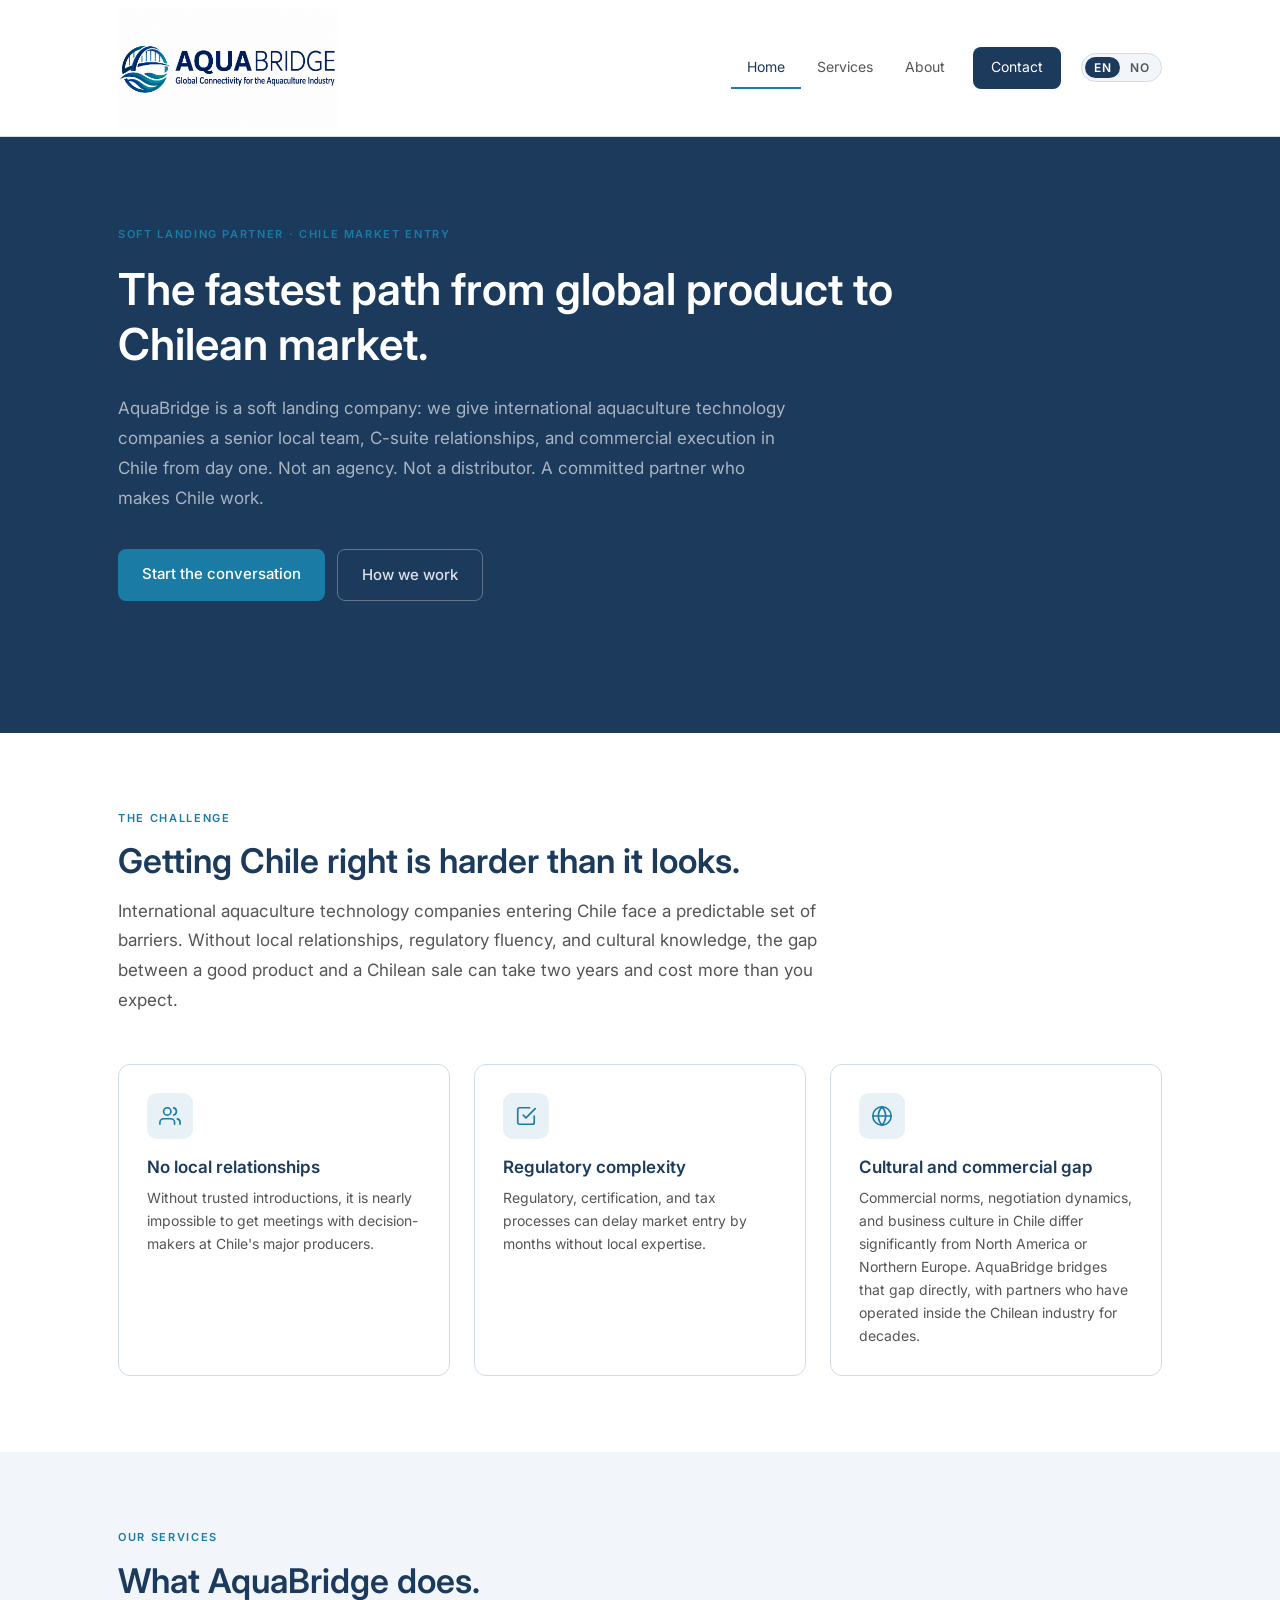
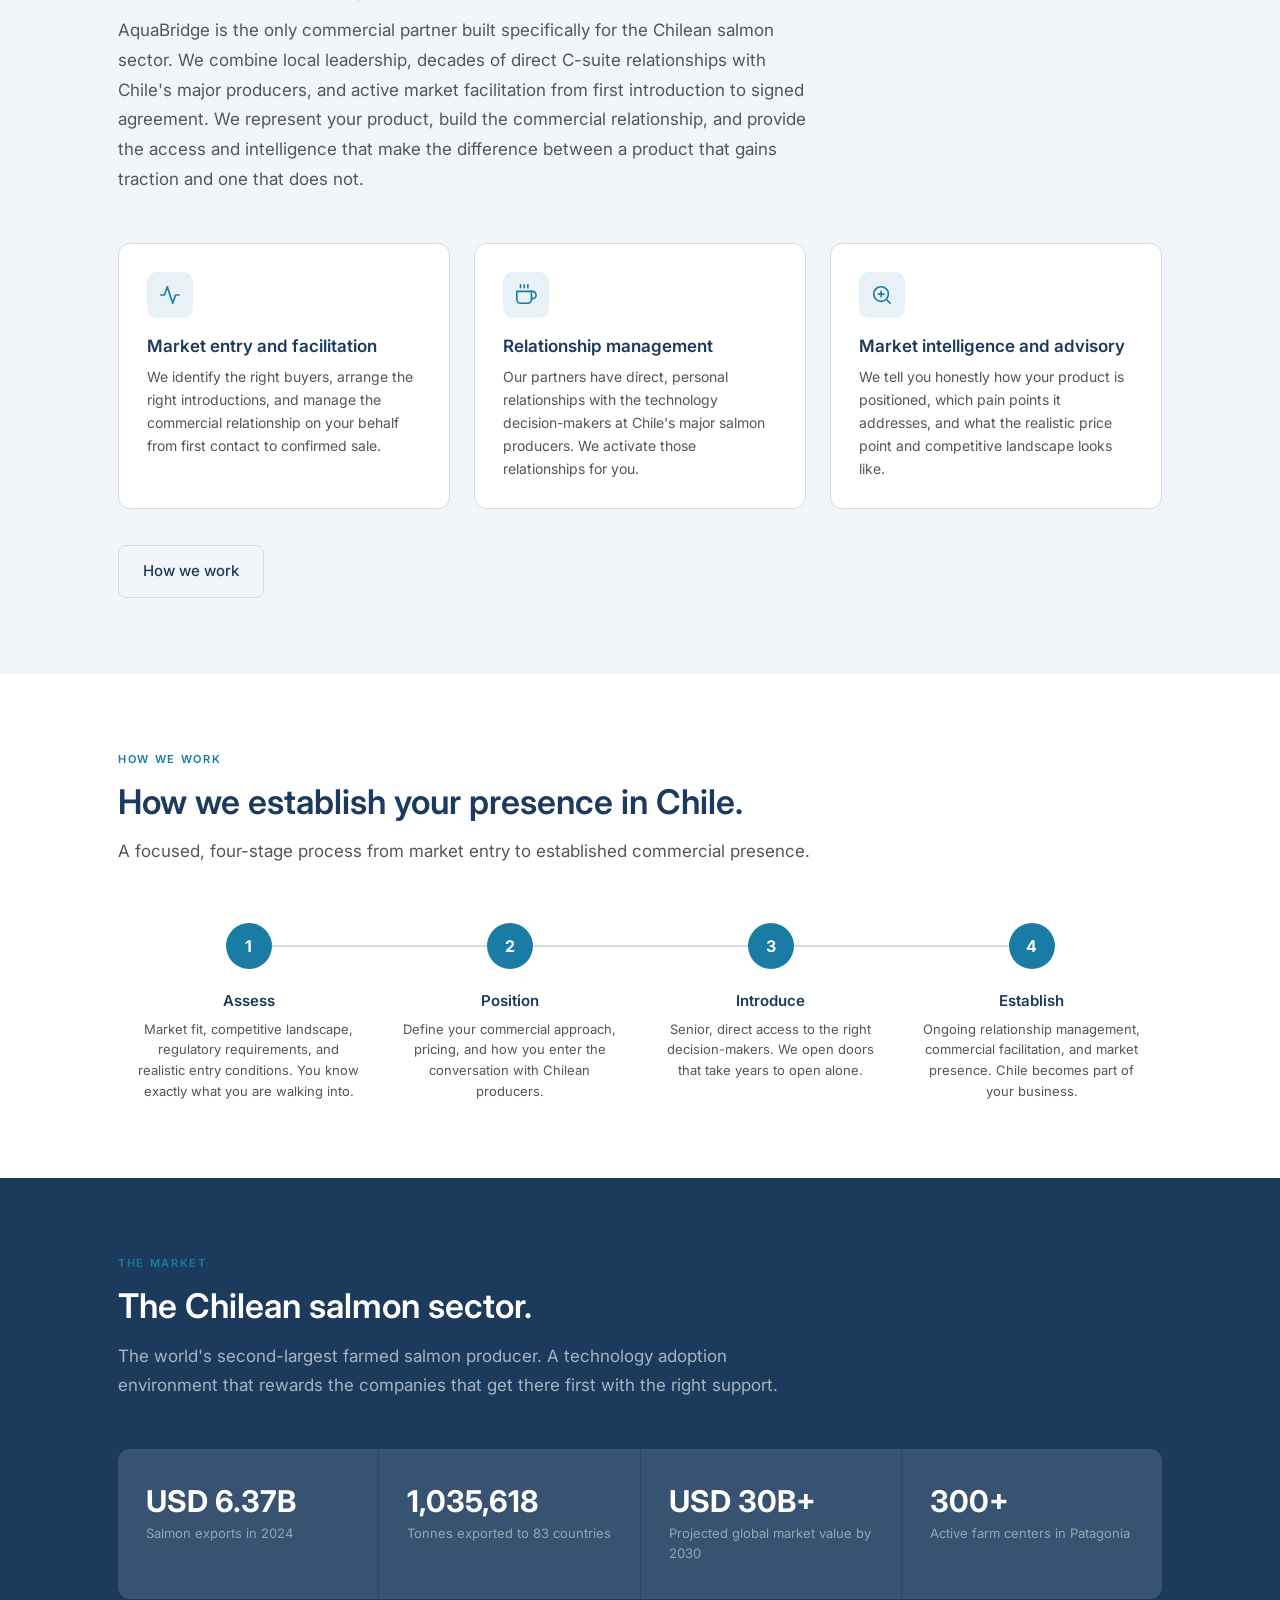
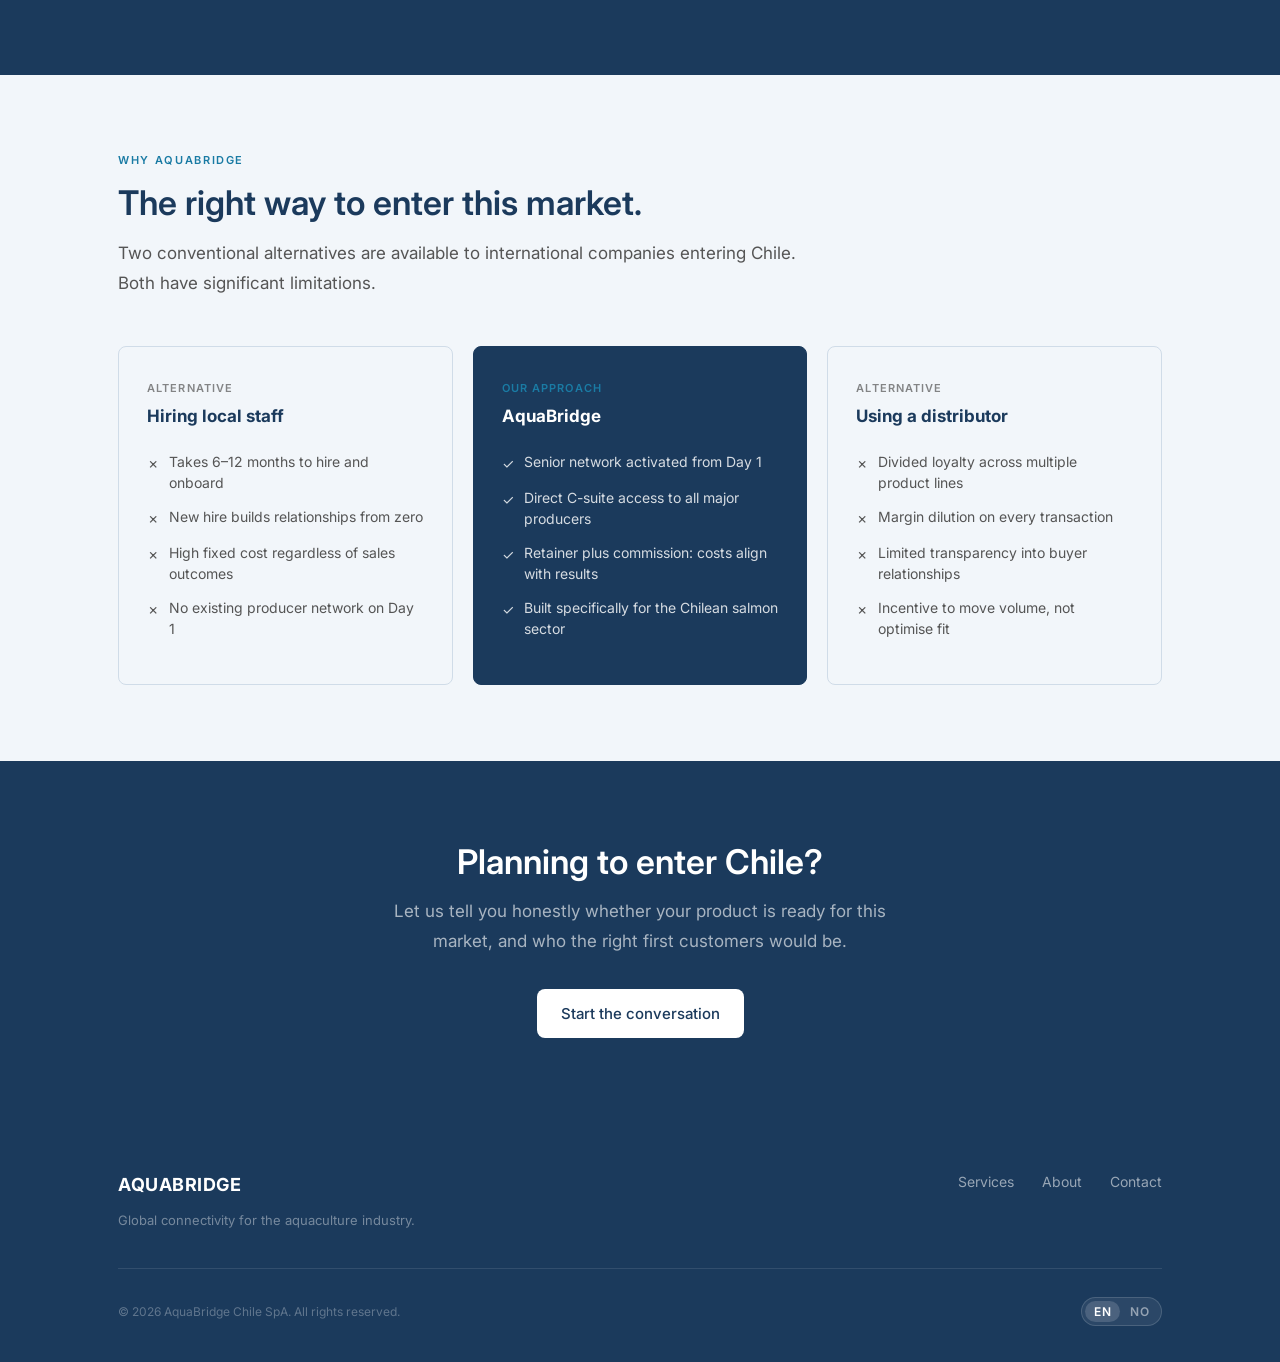
==== index.html @ 9f436a80 "Initial commit: AquaBridge website v1" ====
<!DOCTYPE html>
<html lang="en">
<head>
  <meta charset="UTF-8">
  <meta name="viewport" content="width=device-width, initial-scale=1.0">
  <meta name="description" content="AquaBridge Chile SpA — Market entry partner for international aquaculture technology companies entering Chile's salmon sector.">
  <title>AquaBridge — Chile Market Entry for Aquaculture Technology</title>
  <link rel="preconnect" href="https://fonts.googleapis.com">
  <link rel="preconnect" href="https://fonts.gstatic.com" crossorigin>
  <link href="https://fonts.googleapis.com/css2?family=Inter:wght@400;500;600;700&display=swap" rel="stylesheet">
  <link rel="stylesheet" href="css/style.css">
</head>
<body>
  <nav class="nav" role="navigation" aria-label="Main navigation">
    <div class="container">
      <div class="nav-inner">
        <a href="index.html" class="nav-logo">
          <img src="images/logo.png" alt="AquaBridge" onerror="this.style.display='none'">
          <span class="nav-logo-text">AQUABRIDGE</span>
        </a>
        <div class="nav-links">
          <a href="index.html" data-i18n="nav_home">Home</a>
          <a href="services.html" data-i18n="nav_services">Services</a>
          <a href="about.html" data-i18n="nav_about">About</a>
          <a href="contact.html" class="nav-cta" data-i18n="nav_contact">Contact</a>
          <div class="lang-toggle desktop">
            <button class="lang-btn active" data-lang="en">EN</button>
            <button class="lang-btn" data-lang="no">NO</button>
          </div>
        </div>
        <button class="nav-hamburger" aria-label="Open menu" aria-expanded="false">
          <span></span><span></span><span></span>
        </button>
      </div>
      <div class="nav-mobile">
        <a href="index.html" data-i18n="nav_home">Home</a>
        <a href="services.html" data-i18n="nav_services">Services</a>
        <a href="about.html" data-i18n="nav_about">About</a>
        <a href="contact.html" data-i18n="nav_contact">Contact</a>
        <div class="lang-toggle">
          <button class="lang-btn active" data-lang="en">EN</button>
          <button class="lang-btn" data-lang="no">NO</button>
        </div>
      </div>
    </div>
  </nav>

  <!-- HERO -->
  <div class="hero-dark" role="banner">
    <div class="container">
      <p class="hero-pre" data-i18n="home_pre">Aquaculture Technology · Chile Market Entry</p>
      <h1 data-i18n="home_h1">The fastest path from global product to Chilean market.</h1>
      <p class="hero-sub" data-i18n="home_sub">Senior local leadership, C-suite relationships, and commercial execution from day one. Not an agency. Not a distributor. A committed partner.</p>
      <div class="hero-btns">
        <a href="contact.html" class="btn btn-primary" data-i18n="home_cta1">Start the conversation</a>
        <a href="services.html" class="btn btn-ghost" data-i18n="home_cta2">How we work</a>
      </div>
      
    </div>
  </div>

  <!-- PROBLEM -->
  <section class="sec-white" aria-labelledby="prob-heading">
    <div class="container">
      <p class="sec-label" data-i18n="prob_label">The challenge</p>
      <h2 class="sec-h2" id="prob-heading" data-i18n="prob_h2">Getting Chile right is harder than it looks.</h2>
      <p class="sec-sub wide" data-i18n="prob_sub">International aquaculture technology companies entering Chile face a predictable set of barriers. Without local relationships, regulatory fluency, and cultural knowledge, the gap between a good product and a Chilean sale can take two years and cost more than you expect.</p>
      <div class="cards-3">
        <div class="card">
          <div class="card-icon" aria-hidden="true">
            <svg viewBox="0 0 24 24"><path d="M17 21v-2a4 4 0 0 0-4-4H5a4 4 0 0 0-4 4v2"/><circle cx="9" cy="7" r="4"/><path d="M23 21v-2a4 4 0 0 0-3-3.87"/><path d="M16 3.13a4 4 0 0 1 0 7.75"/></svg>
          </div>
          <h3 data-i18n="prob_c1_h">No local relationships</h3>
          <p data-i18n="prob_c1_p">Without trusted introductions, it is nearly impossible to get meetings with decision-makers at Chile's major producers.</p>
        </div>
        <div class="card">
          <div class="card-icon" aria-hidden="true">
            <svg viewBox="0 0 24 24"><path d="M9 11l3 3L22 4"/><path d="M21 12v7a2 2 0 0 1-2 2H5a2 2 0 0 1-2-2V5a2 2 0 0 1 2-2h11"/></svg>
          </div>
          <h3 data-i18n="prob_c2_h">Regulatory complexity</h3>
          <p data-i18n="prob_c2_p">Regulatory, certification, and tax processes can delay market entry by months without local expertise.</p>
        </div>
        <div class="card">
          <div class="card-icon" aria-hidden="true">
            <svg viewBox="0 0 24 24"><circle cx="12" cy="12" r="10"/><line x1="2" y1="12" x2="22" y2="12"/><path d="M12 2a15.3 15.3 0 0 1 4 10 15.3 15.3 0 0 1-4 10 15.3 15.3 0 0 1-4-10 15.3 15.3 0 0 1 4-10z"/></svg>
          </div>
          <h3 data-i18n="prob_c3_h">Cultural and commercial gap</h3>
          <p data-i18n="prob_c3_p">Commercial norms and negotiation dynamics in Chile differ significantly from North America or Northern Europe.</p>
        </div>
      </div>
    </div>
  </section>

  <!-- WHAT WE DO -->
  <section class="sec-gray" aria-labelledby="wwd-heading">
    <div class="container">
      <p class="sec-label" data-i18n="wwd_label">Our services</p>
      <h2 class="sec-h2" id="wwd-heading" data-i18n="wwd_h2">What AquaBridge does.</h2>
      <p class="sec-sub" data-i18n="wwd_sub">AquaBridge provides what the conventional approaches cannot: a dedicated commercial partner that combines local leadership, decades of C suite relationships, and active market facilitation from first introduction to signed agreement. We represent your product, build the commercial relationship, and provide the access and intelligence that make the difference between a product that gains traction and one that does not.</p>
      <div class="cards-3">
        <div class="card card-on-gray">
          <div class="card-icon" aria-hidden="true">
            <svg viewBox="0 0 24 24"><polyline points="22 12 18 12 15 21 9 3 6 12 2 12"/></svg>
          </div>
          <h3 data-i18n="wwd_c1_h">Market entry and facilitation</h3>
          <p data-i18n="wwd_c1_p">We identify the right buyers, arrange the right introductions, and manage the commercial relationship on your behalf from first contact to confirmed sale.</p>
        </div>
        <div class="card card-on-gray">
          <div class="card-icon" aria-hidden="true">
            <svg viewBox="0 0 24 24"><path d="M18 8h1a4 4 0 0 1 0 8h-1"/><path d="M2 8h16v9a4 4 0 0 1-4 4H6a4 4 0 0 1-4-4V8z"/><line x1="6" y1="1" x2="6" y2="4"/><line x1="10" y1="1" x2="10" y2="4"/><line x1="14" y1="1" x2="14" y2="4"/></svg>
          </div>
          <h3 data-i18n="wwd_c2_h">Relationship management</h3>
          <p data-i18n="wwd_c2_p">Our partners have direct, personal relationships with the technology decision-makers at Chile's major salmon producers. We activate those relationships for you.</p>
        </div>
        <div class="card card-on-gray">
          <div class="card-icon" aria-hidden="true">
            <svg viewBox="0 0 24 24"><circle cx="11" cy="11" r="8"/><line x1="21" y1="21" x2="16.65" y2="16.65"/><line x1="11" y1="8" x2="11" y2="14"/><line x1="8" y1="11" x2="14" y2="11"/></svg>
          </div>
          <h3 data-i18n="wwd_c3_h">Market intelligence and advisory</h3>
          <p data-i18n="wwd_c3_p">We tell you honestly how your product is positioned, which pain points it addresses, and what the realistic price point and competitive landscape looks like.</p>
        </div>
      </div>
      <p style="margin-top:36px;">
        <a href="services.html" class="btn btn-secondary" data-i18n="home_cta2">How we work</a>
      </p>
    </div>
  </section>

  <!-- HOW WE WORK -->
  <section class="sec-white" aria-labelledby="howwe-heading">
    <div class="container">
      <p class="sec-label" data-i18n="howwe_label">How we work</p>
      <h2 class="sec-h2" id="howwe-heading" data-i18n="howwe_h2">Five steps from first call to first sale.</h2>
      <p class="sec-sub" data-i18n="howwe_sub">AquaBridge runs a structured commercial process built around the realities of the Chilean salmon market.</p>
      <div class="steps-wrap">
        <div class="steps-4">
          <div class="step">
            <div class="step-num">1</div>
            <h3 class="step-h" data-i18n="step1_h">Assess</h3>
            <p class="step-p" data-i18n="step1_p">Market fit, competitive landscape, regulatory requirements, and realistic entry conditions. You know exactly what you are walking into.</p>
          </div>
          <div class="step">
            <div class="step-num">2</div>
            <h3 class="step-h" data-i18n="step2_h">Position</h3>
            <p class="step-p" data-i18n="step2_p">Define your commercial approach, pricing, and how you enter the conversation with Chilean producers.</p>
          </div>
          <div class="step">
            <div class="step-num">3</div>
            <h3 class="step-h" data-i18n="step3_h">Introduce</h3>
            <p class="step-p" data-i18n="step3_p">Senior, direct access to the right decision-makers. We open doors that take years to open alone.</p>
          </div>
          <div class="step">
            <div class="step-num">4</div>
            <h3 class="step-h" data-i18n="step4_h">Establish</h3>
            <p class="step-p" data-i18n="step4_p">Ongoing relationship management, commercial facilitation, and market presence. Chile becomes part of your business.</p>
          </div>
        </div>
      </div>
    </div>
  </section>

  <!-- MARKET STATS -->
  <section class="sec-navy" aria-labelledby="mkt-heading">
    <div class="container">
      <p class="sec-label" data-i18n="mkt_label">The market</p>
      <h2 class="sec-h2 navy-h2" id="mkt-heading" data-i18n="mkt_h2">The Chilean salmon sector.</h2>
      <p class="sec-sub light-narrow" data-i18n="mkt_sub">The world's second-largest farmed salmon producer. A technology adoption environment that rewards the companies that get there first with the right support.</p>
      <div class="stats-4" role="list">
        <div class="stat-block" role="listitem"><div class="num" data-i18n="mkt_s1_n">USD 6.37B</div><div class="lbl" data-i18n="mkt_s1_l">Salmon exports in 2024</div></div>
        <div class="stat-block" role="listitem"><div class="num" data-i18n="mkt_s2_n">1,035,618</div><div class="lbl" data-i18n="mkt_s2_l">Tonnes exported to 83 countries</div></div>
        <div class="stat-block" role="listitem"><div class="num" data-i18n="mkt_s3_n">33%</div><div class="lbl" data-i18n="mkt_s3_l">Of global farmed salmon production</div></div>
        <div class="stat-block" role="listitem"><div class="num" data-i18n="mkt_s4_n">7 major</div><div class="lbl" data-i18n="mkt_s4_l">Producer groups</div></div>
      </div>
    </div>
  </section>

  <!-- WHY AQUABRIDGE -->
  <section class="sec-gray" aria-labelledby="vs-heading">
    <div class="container">
      <p class="sec-label" data-i18n="vs_label">Why AquaBridge</p>
      <h2 class="sec-h2" id="vs-heading" data-i18n="vs_h2">The right way to enter this market.</h2>
      <p class="sec-sub" data-i18n="vs_sub">Two conventional alternatives are available to international companies entering Chile. Both have significant limitations.</p>
      <div class="vs-grid">
        <div class="vs-col">
          <p class="vs-col-head" data-i18n="vs_col1_head">Alternative</p>
          <p class="vs-col-label" data-i18n="vs_col1_label">Hiring local staff</p>
          <div class="vs-item"><span class="vs-icon">✗</span><span data-i18n="vs_col1_i1">Takes 6–12 months to hire and onboard</span></div>
          <div class="vs-item"><span class="vs-icon">✗</span><span data-i18n="vs_col1_i2">New hire builds relationships from zero</span></div>
          <div class="vs-item"><span class="vs-icon">✗</span><span data-i18n="vs_col1_i3">High fixed cost regardless of sales outcomes</span></div>
          <div class="vs-item"><span class="vs-icon">✗</span><span data-i18n="vs_col1_i4">No existing producer network on Day 1</span></div>
        </div>
        <div class="vs-col vs-us">
          <p class="vs-col-head" data-i18n="vs_col2_head">Our approach</p>
          <p class="vs-col-label" data-i18n="vs_col2_label">AquaBridge</p>
          <div class="vs-item"><span class="vs-icon">✓</span><span data-i18n="vs_col2_i1">Senior network activated from Day 1</span></div>
          <div class="vs-item"><span class="vs-icon">✓</span><span data-i18n="vs_col2_i2">Direct C-suite access to all major producers</span></div>
          <div class="vs-item"><span class="vs-icon">✓</span><span data-i18n="vs_col2_i3">Retainer plus commission: costs align with results</span></div>
          <div class="vs-item"><span class="vs-icon">✓</span><span data-i18n="vs_col2_i4">Built specifically for the Chilean salmon sector</span></div>
        </div>
        <div class="vs-col">
          <p class="vs-col-head" data-i18n="vs_col3_head">Alternative</p>
          <p class="vs-col-label" data-i18n="vs_col3_label">Using a distributor</p>
          <div class="vs-item"><span class="vs-icon">✗</span><span data-i18n="vs_col3_i1">Divided loyalty across multiple product lines</span></div>
          <div class="vs-item"><span class="vs-icon">✗</span><span data-i18n="vs_col3_i2">Margin dilution on every transaction</span></div>
          <div class="vs-item"><span class="vs-icon">✗</span><span data-i18n="vs_col3_i3">Limited transparency into buyer relationships</span></div>
          <div class="vs-item"><span class="vs-icon">✗</span><span data-i18n="vs_col3_i4">Incentive to move volume, not optimise fit</span></div>
        </div>
      </div>
    </div>
  </section>

  <!-- CTA -->
  <div class="cta-section" role="complementary">
    <div class="container">
      <h2 data-i18n="cta_h2">Planning to enter Chile?</h2>
      <p data-i18n="cta_p">Let us tell you honestly whether your product is ready for this market, and who the right first customers would be.</p>
      <a href="contact.html" class="btn btn-white" data-i18n="cta_btn">Start the conversation</a>
    </div>
  </div>

  <footer class="footer" role="contentinfo">
    <div class="container">
      <div class="footer-top">
        <div class="footer-brand">
          <div class="footer-logo">
            <img src="images/logo.png" alt="AquaBridge" onerror="this.style.display='none';this.nextElementSibling.style.display='block'">
            <span class="footer-logo-text">AQUABRIDGE</span>
          </div>
          <p class="footer-tag" data-i18n="footer_tag">Global connectivity for the aquaculture industry.</p>
        </div>
        <nav class="footer-nav" aria-label="Footer navigation">
          <a href="services.html" data-i18n="nav_services">Services</a>
          <a href="about.html" data-i18n="nav_about">About</a>
          <a href="contact.html" data-i18n="nav_contact">Contact</a>
        </nav>
      </div>
      <div class="footer-bottom">
        <p class="footer-copy" data-i18n="footer_copy">© 2026 AquaBridge Chile SpA. All rights reserved.</p>
        <div class="lang-toggle">
          <button class="lang-btn active" data-lang="en">EN</button>
          <button class="lang-btn" data-lang="no">NO</button>
        </div>
      </div>
    </div>
  </footer>

  <script src="js/main.js"></script>
</body>
</html>
---- css/style.css ----
/* ── Reset ─────────────────────────────────────────────────────────────── */
*, *::before, *::after { box-sizing: border-box; margin: 0; padding: 0; }
html { font-size: 16px; scroll-behavior: smooth; -webkit-font-smoothing: antialiased; }
img { max-width: 100%; display: block; }
a { color: inherit; text-decoration: none; }
ul, ol { list-style: none; }

/* ── Variables ─────────────────────────────────────────────────────────── */
:root {
  --navy:      #1B3A5C;
  --navy-deep: #122840;
  --teal:      #1A7BA4;
  --teal-dk:   #0F5070;
  --lgray:     #F2F6FA;
  --mgray:     #D0DCE8;
  --dgray:     #555555;
  --white:     #FFFFFF;
  --font:      'Inter', system-ui, -apple-system, 'Segoe UI', sans-serif;
  --max-w:     1100px;
  --r:         8px;
  --t:         0.2s ease;
}

/* ── Base ──────────────────────────────────────────────────────────────── */
body { font-family: var(--font); color: var(--dgray); line-height: 1.7; background: var(--white); }
h1, h2, h3, h4 { color: var(--navy); font-weight: 600; line-height: 1.25; }
h1 { font-size: clamp(28px, 4vw, 44px); }
h2 { font-size: clamp(22px, 3vw, 34px); }
h3 { font-size: 19px; }
p { font-size: 16px; line-height: 1.75; max-width: 700px; }
.profile-right p { max-width: none; }
.container { max-width: var(--max-w); margin: 0 auto; padding: 0 28px; }

/* ── Buttons ───────────────────────────────────────────────────────────── */
.btn { display: inline-block; padding: 12px 24px; border-radius: var(--r); font-size: 15px; font-weight: 500; cursor: pointer; transition: background var(--t), color var(--t), border-color var(--t); text-decoration: none; border: none; font-family: var(--font); }
.btn-primary { background: var(--teal); color: var(--white); }
.btn-primary:hover { background: var(--teal-dk); }
.btn-secondary { background: transparent; color: var(--navy); border: 1px solid var(--mgray); }
.btn-secondary:hover { background: var(--lgray); border-color: var(--teal); color: var(--navy); }
.btn-ghost { background: transparent; color: rgba(255,255,255,0.85); border: 1px solid rgba(255,255,255,0.3); }
.btn-ghost:hover { background: rgba(255,255,255,0.1); border-color: rgba(255,255,255,0.55); }
.btn-white { background: var(--white); color: var(--navy); }
.btn-white:hover { background: var(--lgray); }

/* ── Nav ───────────────────────────────────────────────────────────────── */
.nav { position: sticky; top: 0; z-index: 100; background: var(--white); border-bottom: 1px solid var(--mgray); transition: box-shadow var(--t); }
.nav.scrolled { box-shadow: 0 2px 16px rgba(0,0,0,0.07); }
.nav-inner { display: flex; align-items: center; height: 136px; gap: 0; padding: 8px 0; }
.nav-logo { display: flex; align-items: center; gap: 10px; text-decoration: none; flex-shrink: 0; margin-right: auto; }
.nav-logo img { height: 120px; width: auto; }
.nav-logo-text { display: none; }
.nav-links { display: flex; align-items: center; gap: 0; }
.nav-links a { font-size: 14px; color: var(--dgray); padding: 8px 16px; border-bottom: 2px solid transparent; transition: color var(--t), border-color var(--t); white-space: nowrap; display: block; }
.nav-links a:hover, .nav-links a.active { color: var(--navy); border-bottom-color: var(--teal); }
.nav-links a.nav-cta { background: var(--navy); color: var(--white); border-radius: var(--r); margin-left: 12px; border-bottom: 2px solid transparent; padding: 8px 18px; }
.nav-links a.nav-cta:hover { background: var(--teal); }
.lang-toggle { display: flex; align-items: center; gap: 1px; margin-left: 20px; background: var(--lgray); border-radius: 20px; padding: 3px; border: 1px solid var(--mgray); flex-shrink: 0; }
.lang-btn { background: none; border: none; cursor: pointer; font-size: 12px; font-weight: 600; color: var(--dgray); padding: 3px 9px; border-radius: 16px; transition: background var(--t), color var(--t); font-family: var(--font); letter-spacing: 0.04em; }
.lang-btn.active { background: var(--navy); color: var(--white); }
.nav-hamburger { display: none; flex-direction: column; gap: 5px; cursor: pointer; padding: 6px; background: none; border: none; margin-left: 12px; }
.nav-hamburger span { display: block; width: 22px; height: 2px; background: var(--navy); border-radius: 2px; transition: transform var(--t), opacity var(--t); }
.nav-mobile { display: none; flex-direction: column; padding: 16px 28px 20px; border-top: 1px solid var(--mgray); gap: 4px; }
.nav-mobile.open { display: flex; }
.nav-mobile a { font-size: 15px; color: var(--navy); padding: 8px 0; border-bottom: 1px solid var(--lgray); }
.nav-mobile .lang-toggle { margin: 12px 0 0; }

/* ── Hero dark ─────────────────────────────────────────────────────────── */
.hero-dark { background: var(--navy); padding: 88px 0 76px; }
.hero-pre { font-size: 11px; letter-spacing: 0.15em; text-transform: uppercase; color: var(--teal); font-weight: 600; margin-bottom: 18px; }
.hero-dark h1 { color: var(--white); max-width: 825px; margin-bottom: 22px; }
.hero-dark .hero-sub { color: rgba(255,255,255,0.62); font-size: 17px; max-width: 675px; margin-bottom: 36px; line-height: 1.75; }
.hero-btns { display: flex; gap: 12px; flex-wrap: wrap; margin-bottom: 56px; }
.hero-stats { display: flex; gap: 44px; padding-top: 44px; border-top: 1px solid rgba(255,255,255,0.11); flex-wrap: wrap; }
.stat-item .stat-n { font-size: 26px; font-weight: 700; color: var(--white); line-height: 1.1; }
.stat-item .stat-l { font-size: 12px; color: rgba(255,255,255,0.42); margin-top: 3px; line-height: 1.4; }

/* ── Hero light ────────────────────────────────────────────────────────── */
.hero-light { background: var(--lgray); padding: 68px 0 60px; border-bottom: 1px solid var(--mgray); }
.hero-light .hero-pre { font-size: 11px; letter-spacing: 0.15em; text-transform: uppercase; color: var(--teal); font-weight: 600; margin-bottom: 14px; }
.hero-light h1 { margin-bottom: 16px; max-width: 620px; }
.hero-light .hero-sub { color: var(--dgray); font-size: 17px; max-width: 580px; line-height: 1.75; }

/* ── Sections ──────────────────────────────────────────────────────────── */
section { padding: 76px 0; }
.sec-white { background: var(--white); }
.sec-gray  { background: var(--lgray); }
.sec-navy  { background: var(--navy); }
.sec-label { font-size: 11px; letter-spacing: 0.15em; text-transform: uppercase; color: var(--teal); font-weight: 600; margin-bottom: 12px; }
.sec-h2 { margin-bottom: 14px; }
.sec-sub { color: var(--dgray); font-size: 17px; max-width: 700px; margin-bottom: 48px; line-height: 1.75; }
.sec-sub.wide { max-width: 700px; }
.sec-sub.light { color: rgba(255,255,255,0.62); }
.sec-sub.light-narrow { color: rgba(255,255,255,0.62); max-width: 700px; }
.navy-h2 { color: var(--white); }

/* ── Cards grid ────────────────────────────────────────────────────────── */
.cards-3 { display: grid; grid-template-columns: repeat(auto-fit, minmax(260px, 1fr)); gap: 24px; }
.card { background: var(--white); border: 1px solid var(--mgray); border-radius: 12px; padding: 28px; }
.card-on-gray { background: var(--white); }
.card-icon { width: 46px; height: 46px; background: rgba(26,123,164,0.1); border-radius: 10px; display: flex; align-items: center; justify-content: center; margin-bottom: 18px; }
.card-icon svg { width: 22px; height: 22px; stroke: var(--teal); fill: none; stroke-width: 1.8; stroke-linecap: round; stroke-linejoin: round; }
.card h3 { color: var(--navy); font-size: 17px; margin-bottom: 8px; }
.card p { font-size: 14px; line-height: 1.65; }

/* ── Stats block (navy bg) ─────────────────────────────────────────────── */
.stats-4 { display: grid; grid-template-columns: repeat(4, 1fr); gap: 1px; background: rgba(255,255,255,0.08); border-radius: 12px; overflow: hidden; margin-top: 44px; }
.stat-block { background: rgba(255,255,255,0.05); padding: 36px 28px; }
.stat-block .num { font-size: 30px; font-weight: 700; color: var(--white); line-height: 1.1; margin-bottom: 6px; }
.stat-block .lbl { font-size: 13px; color: rgba(255,255,255,0.48); line-height: 1.5; }

/* ── Team cards ────────────────────────────────────────────────────────── */
.team-3 { display: grid; grid-template-columns: repeat(auto-fit, minmax(280px, 1fr)); gap: 28px; }
.team-card { background: var(--white); border: 1px solid var(--mgray); border-radius: 12px; padding: 32px 28px; }
.team-avatar { width: 52px; height: 52px; border-radius: 50%; background: var(--navy); color: var(--white); font-size: 17px; font-weight: 700; display: flex; align-items: center; justify-content: center; margin-bottom: 16px; letter-spacing: 0.03em; }
.team-card h3 { font-size: 18px; margin-bottom: 2px; }
.team-role { font-size: 13px; color: var(--teal); font-weight: 600; margin-bottom: 12px; letter-spacing: 0.02em; }
.team-card .bio { font-size: 14px; line-height: 1.65; margin-bottom: 14px; }
.team-details { border-top: 1px solid var(--lgray); padding-top: 12px; display: flex; flex-direction: column; gap: 6px; }
.team-detail { font-size: 13px; color: var(--dgray); display: flex; gap: 8px; line-height: 1.5; }
.team-detail::before { content: '—'; color: var(--teal); flex-shrink: 0; }
.team-link { display: inline-flex; align-items: center; gap: 6px; color: var(--teal); font-size: 15px; font-weight: 500; margin-top: 36px; transition: gap var(--t); }
.team-link:hover { gap: 10px; }

/* ── CTA section ───────────────────────────────────────────────────────── */
.cta-section { background: var(--navy); padding: 80px 0; text-align: center; }
.cta-section h2 { color: var(--white); margin-bottom: 14px; }
.cta-section p { color: rgba(255,255,255,0.62); max-width: 520px; margin: 0 auto 32px; font-size: 17px; }

/* ── Teal bar quote ────────────────────────────────────────────────────── */
.teal-bar { border-left: 3px solid var(--teal); padding: 4px 0 4px 18px; font-size: 17px; color: var(--navy); font-style: italic; line-height: 1.65; }

/* ── Tier cards (services page) ────────────────────────────────────────── */
.tier-grid { display: grid; grid-template-columns: repeat(auto-fit, minmax(320px, 1fr)); gap: 32px; margin-top: 44px; }
.tier-card { background: var(--white); border: 1px solid var(--mgray); border-radius: 14px; overflow: hidden; }
.tier-head { padding: 32px 32px 24px; background: var(--lgray); border-bottom: 1px solid var(--mgray); }
.tier-head.dark { background: var(--navy); }
.tier-badge { display: inline-block; font-size: 11px; font-weight: 700; letter-spacing: 0.1em; text-transform: uppercase; padding: 4px 12px; border-radius: 20px; margin-bottom: 14px; background: rgba(26,123,164,0.12); color: var(--teal); }
.tier-badge.white { background: rgba(255,255,255,0.15); color: rgba(255,255,255,0.85); }
.tier-head h3 { font-size: 22px; margin-bottom: 6px; }
.tier-head.dark h3 { color: var(--white); }
.tier-head .tier-sub { font-size: 15px; color: var(--dgray); }
.tier-head.dark .tier-sub { color: rgba(255,255,255,0.58); }
.tier-price { font-size: 14px; font-weight: 600; color: var(--navy); margin-top: 14px; padding-top: 14px; border-top: 1px solid var(--mgray); }
.tier-head.dark .tier-price { color: rgba(255,255,255,0.75); border-top-color: rgba(255,255,255,0.15); }
.tier-body { padding: 28px 32px; }
.tier-list { display: flex; flex-direction: column; gap: 12px; }
.tier-list li { font-size: 14px; color: var(--dgray); display: flex; gap: 10px; align-items: flex-start; line-height: 1.55; }
.tier-list li::before { content: ''; width: 18px; height: 18px; min-width: 18px; border-radius: 50%; background: rgba(26,123,164,0.12) url("data:image/svg+xml,%3Csvg width='10' height='8' viewBox='0 0 10 8' fill='none' xmlns='http://www.w3.org/2000/svg'%3E%3Cpath d='M1 4L3.5 6.5L9 1.5' stroke='%231A7BA4' stroke-width='1.6' stroke-linecap='round' stroke-linejoin='round'/%3E%3C/svg%3E") no-repeat center; margin-top: 2px; flex-shrink: 0; }
.svc-note { font-size: 13px; color: var(--dgray); line-height: 1.65; font-style: italic; margin-top: 32px; padding: 20px 24px; background: var(--lgray); border-radius: var(--r); border-left: 3px solid var(--mgray); }

/* ── What we don't do ──────────────────────────────────────────────────── */
.no-list { display: flex; flex-direction: column; gap: 0; margin-top: 24px; }
.no-list li { font-size: 14px; color: var(--dgray); display: flex; gap: 12px; align-items: flex-start; padding: 12px 0; border-bottom: 1px solid var(--lgray); line-height: 1.6; }
.no-list li::before { content: '×'; color: #bbb; font-size: 17px; line-height: 1.3; flex-shrink: 0; }
.no-note { font-size: 14px; color: var(--navy); font-weight: 500; margin-top: 20px; padding: 18px 20px; background: rgba(26,123,164,0.07); border-radius: var(--r); border-left: 3px solid var(--teal); line-height: 1.65; font-style: italic; }

/* ── About model section ───────────────────────────────────────────────── */
.two-col { display: grid; grid-template-columns: 1.1fr 1fr; gap: 64px; align-items: start; }
.two-col p { margin-bottom: 16px; }

/* ── Team full profiles ────────────────────────────────────────────────── */
.profile { display: grid; grid-template-columns: auto 1fr; gap: 32px; align-items: start; padding: 40px 0; border-top: 1px solid var(--mgray); }
.profile:last-child { border-bottom: 1px solid var(--mgray); }
.profile-left { text-align: center; min-width: 120px; }
.profile-avatar { width: 80px; height: 80px; border-radius: 50%; background: var(--navy); color: var(--white); font-size: 24px; font-weight: 700; display: flex; align-items: center; justify-content: center; margin: 0 auto 10px; }
.profile-name-mobile { display: none; }
.profile-right h3 { font-size: 22px; margin-bottom: 3px; }
.profile-right .role { font-size: 14px; color: var(--teal); font-weight: 600; margin-bottom: 16px; letter-spacing: 0.02em; }
  .profile-right p { font-size: 15px; line-height: 1.75; color: var(--dgray); margin-bottom: 0; max-width: none; }

/* ── Contact form ──────────────────────────────────────────────────────── */
.contact-layout { display: grid; grid-template-columns: 1.3fr 1fr; gap: 64px; align-items: start; }
.form-row { display: grid; grid-template-columns: 1fr 1fr; gap: 16px; }
.form-group { margin-bottom: 18px; }
.form-group label { display: block; font-size: 13px; font-weight: 600; color: var(--navy); margin-bottom: 6px; letter-spacing: 0.02em; }
.form-group input, .form-group select, .form-group textarea { width: 100%; padding: 10px 14px; border: 1px solid var(--mgray); border-radius: var(--r); font-size: 15px; color: var(--navy); background: var(--white); font-family: var(--font); transition: border-color var(--t); outline: none; appearance: none; }
.form-group input:focus, .form-group select:focus, .form-group textarea:focus { border-color: var(--teal); box-shadow: 0 0 0 3px rgba(26,123,164,0.1); }
.form-group textarea { resize: vertical; min-height: 130px; }
.form-group select { background-image: url("data:image/svg+xml,%3Csvg width='12' height='8' viewBox='0 0 12 8' xmlns='http://www.w3.org/2000/svg'%3E%3Cpath d='M1 1L6 7L11 1' stroke='%23555' stroke-width='1.5' stroke-linecap='round' fill='none'/%3E%3C/svg%3E"); background-repeat: no-repeat; background-position: right 14px center; padding-right: 38px; }
.contact-info-block { padding-top: 4px; }
.contact-info-item { padding: 16px 0; border-bottom: 1px solid var(--mgray); }
.contact-info-lbl { font-size: 11px; text-transform: uppercase; letter-spacing: 0.1em; color: var(--dgray); font-weight: 600; margin-bottom: 4px; }
.contact-info-val { font-size: 16px; font-weight: 600; color: var(--navy); }
.contact-info-note { font-size: 13px; color: var(--dgray); margin-top: 2px; }

/* ── Footer ────────────────────────────────────────────────────────────── */
.footer { background: var(--navy); padding: 52px 0 36px; }
.footer-top { display: flex; justify-content: space-between; align-items: flex-start; padding-bottom: 36px; border-bottom: 1px solid rgba(255,255,255,0.1); margin-bottom: 28px; gap: 40px; flex-wrap: wrap; }
.footer-brand {}
.footer-logo { display: flex; align-items: center; gap: 10px; margin-bottom: 8px; }
.footer-logo img { display: none; }
.footer-logo-text { display: block; font-size: 18px; font-weight: 700; color: white; letter-spacing: 0.5px; }
.footer-tag { font-size: 13px; color: rgba(255,255,255,0.4); }
.footer-nav { display: flex; gap: 28px; align-items: center; flex-wrap: wrap; }
.footer-nav a { font-size: 14px; color: rgba(255,255,255,0.55); transition: color var(--t); }
.footer-nav a:hover { color: var(--white); }
.footer-bottom { display: flex; justify-content: space-between; align-items: center; flex-wrap: wrap; gap: 12px; }
.footer-copy { font-size: 12px; color: rgba(255,255,255,0.3); }
.footer .lang-toggle { background: rgba(255,255,255,0.07); border-color: rgba(255,255,255,0.15); }
.footer .lang-btn { color: rgba(255,255,255,0.5); }
.footer .lang-btn.active { background: rgba(255,255,255,0.15); color: var(--white); }

/* ── How We Work steps ─────────────────────────────────────────────────── */
.steps-wrap { position: relative; margin-top: 56px; }
.steps-4 { display: grid; grid-template-columns: repeat(4, 1fr); gap: 0; position: relative; }
.steps-4::before { content: ''; position: absolute; top: 22px; left: calc(12.5% + 4px); right: calc(12.5% + 4px); height: 2px; background: var(--mgray); z-index: 0; }
.step { text-align: center; padding: 0 20px; position: relative; }
.step-num { width: 46px; height: 46px; border-radius: 50%; background: var(--teal); color: var(--white); font-weight: 700; font-size: 16px; display: flex; align-items: center; justify-content: center; margin: 0 auto 22px; position: relative; z-index: 1; }
.step-h { font-size: 15px; font-weight: 600; color: var(--navy); margin-bottom: 8px; line-height: 1.3; }
.step-p { font-size: 13px; color: var(--dgray); line-height: 1.6; }

/* ── Why AquaBridge comparison ─────────────────────────────────────────── */
.vs-grid { display: grid; grid-template-columns: repeat(3, 1fr); gap: 20px; margin-top: 48px; }
.vs-col { background: var(--lgray); border-radius: var(--r); padding: 32px 28px; border: 1px solid var(--mgray); }
.vs-col.vs-us { background: var(--navy); border-color: var(--navy); }
.vs-col-head { font-size: 11px; font-weight: 600; text-transform: uppercase; letter-spacing: 0.1em; color: var(--dgray); margin-bottom: 6px; opacity: 0.7; }
.vs-col.vs-us .vs-col-head { color: var(--teal); opacity: 1; }
.vs-col-label { font-size: 17px; font-weight: 700; color: var(--navy); margin-bottom: 24px; line-height: 1.3; }
.vs-col.vs-us .vs-col-label { color: var(--white); }
.vs-item { display: flex; align-items: flex-start; gap: 10px; margin-bottom: 13px; font-size: 14px; line-height: 1.5; color: var(--dgray); }
.vs-col.vs-us .vs-item { color: rgba(255,255,255,0.82); }
.vs-icon { flex-shrink: 0; margin-top: 2px; font-size: 14px; }

/* ── Responsive ────────────────────────────────────────────────────────── */
@media (max-width: 860px) {
  .stats-4 { grid-template-columns: 1fr 1fr; }
  .two-col { grid-template-columns: 1fr; gap: 40px; }
  .contact-layout { grid-template-columns: 1fr; gap: 40px; }
  .profile { grid-template-columns: 1fr; gap: 16px; }
  .profile-left { text-align: left; }
  .profile-avatar { margin: 0 0 8px; }
  .tier-grid { grid-template-columns: 1fr; max-width: 520px; }
  .steps-4 { grid-template-columns: 1fr 1fr; }
  .steps-4::before { display: none; }
  .vs-grid { grid-template-columns: 1fr; max-width: 480px; margin-left: auto; margin-right: auto; }
}
@media (max-width: 680px) {
  .nav-links { display: none; }
  .lang-toggle.desktop { display: none; }
  .nav-hamburger { display: flex; }
  section { padding: 52px 0; }
  .hero-dark { padding: 60px 0 52px; }
  .hero-stats { gap: 24px; }
  .hero-btns { flex-direction: column; }
  .hero-btns .btn { text-align: center; }
  .cards-3 { grid-template-columns: 1fr; }
  .form-row { grid-template-columns: 1fr; }
  .steps-4 { grid-template-columns: 1fr; }
}
@media (max-width: 480px) {
  h1 { font-size: 26px; }
  h2 { font-size: 22px; }
  .stats-4 { grid-template-columns: 1fr; }
}
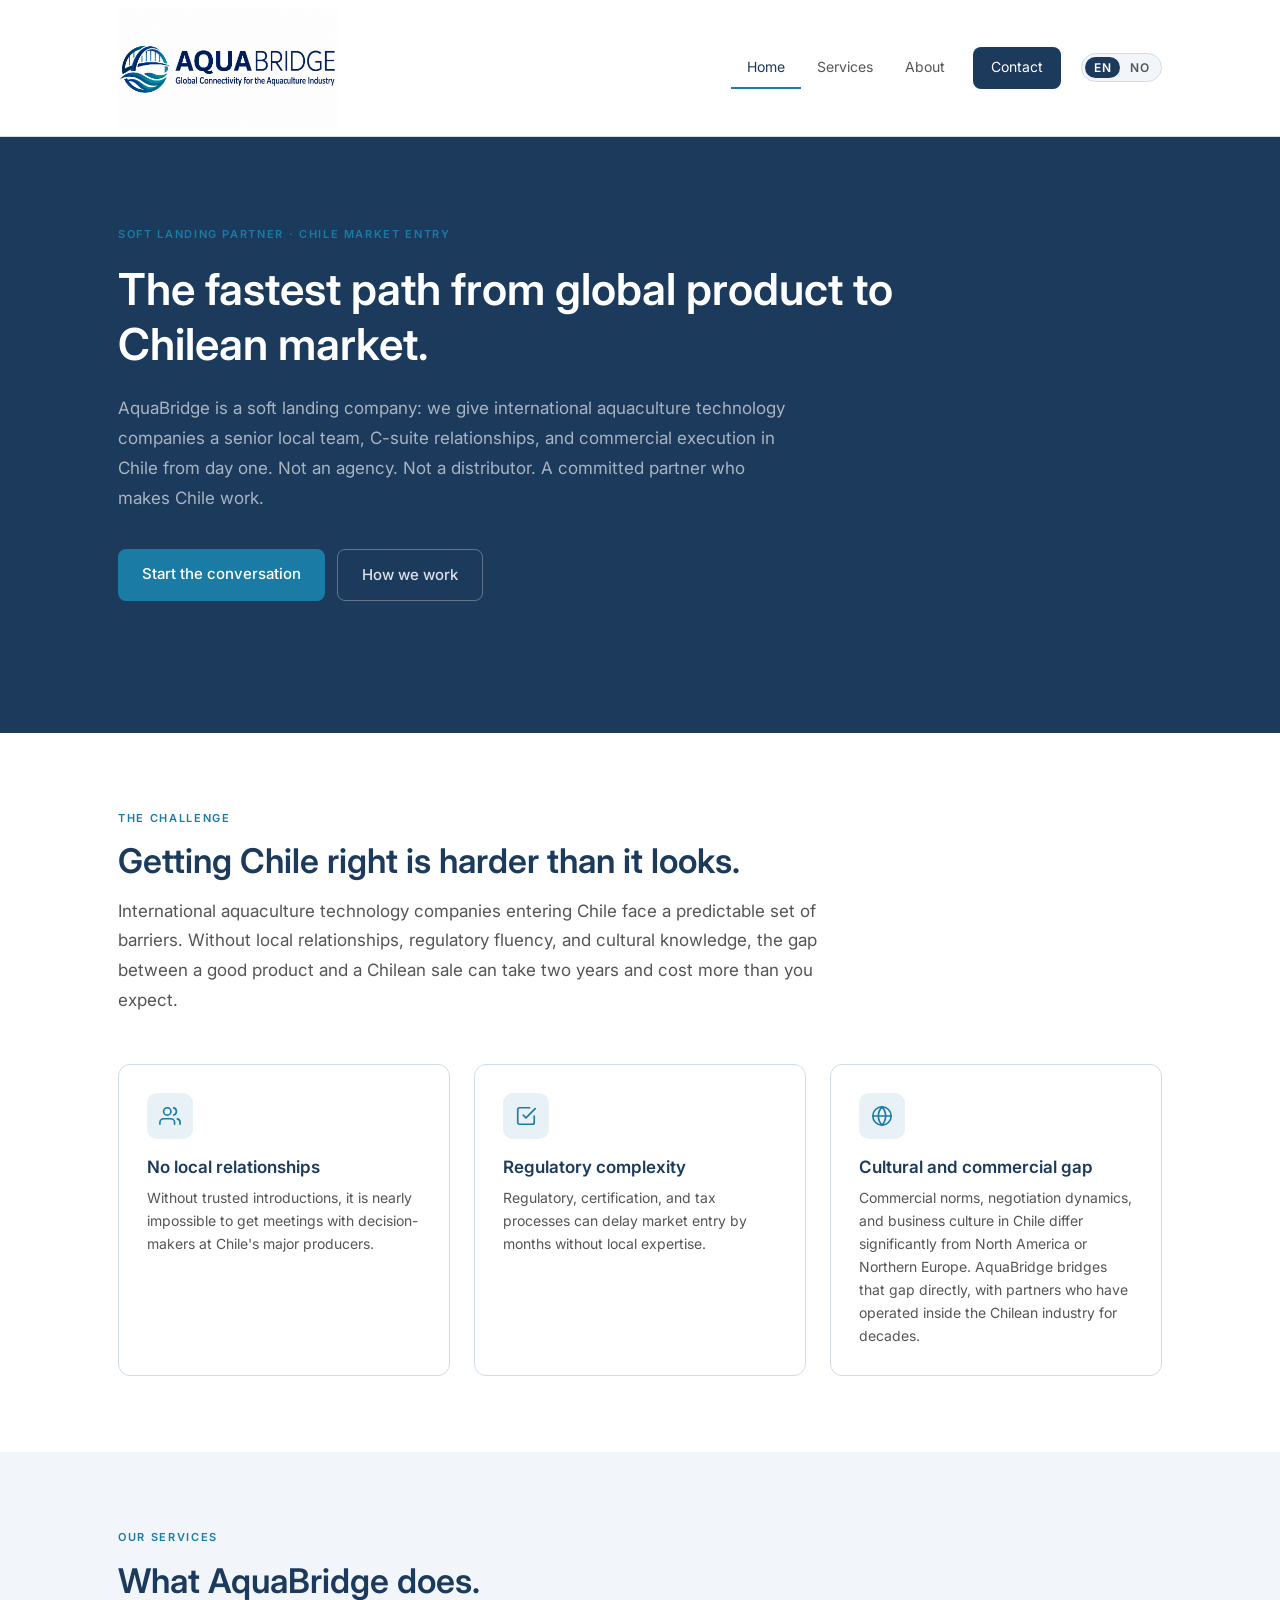
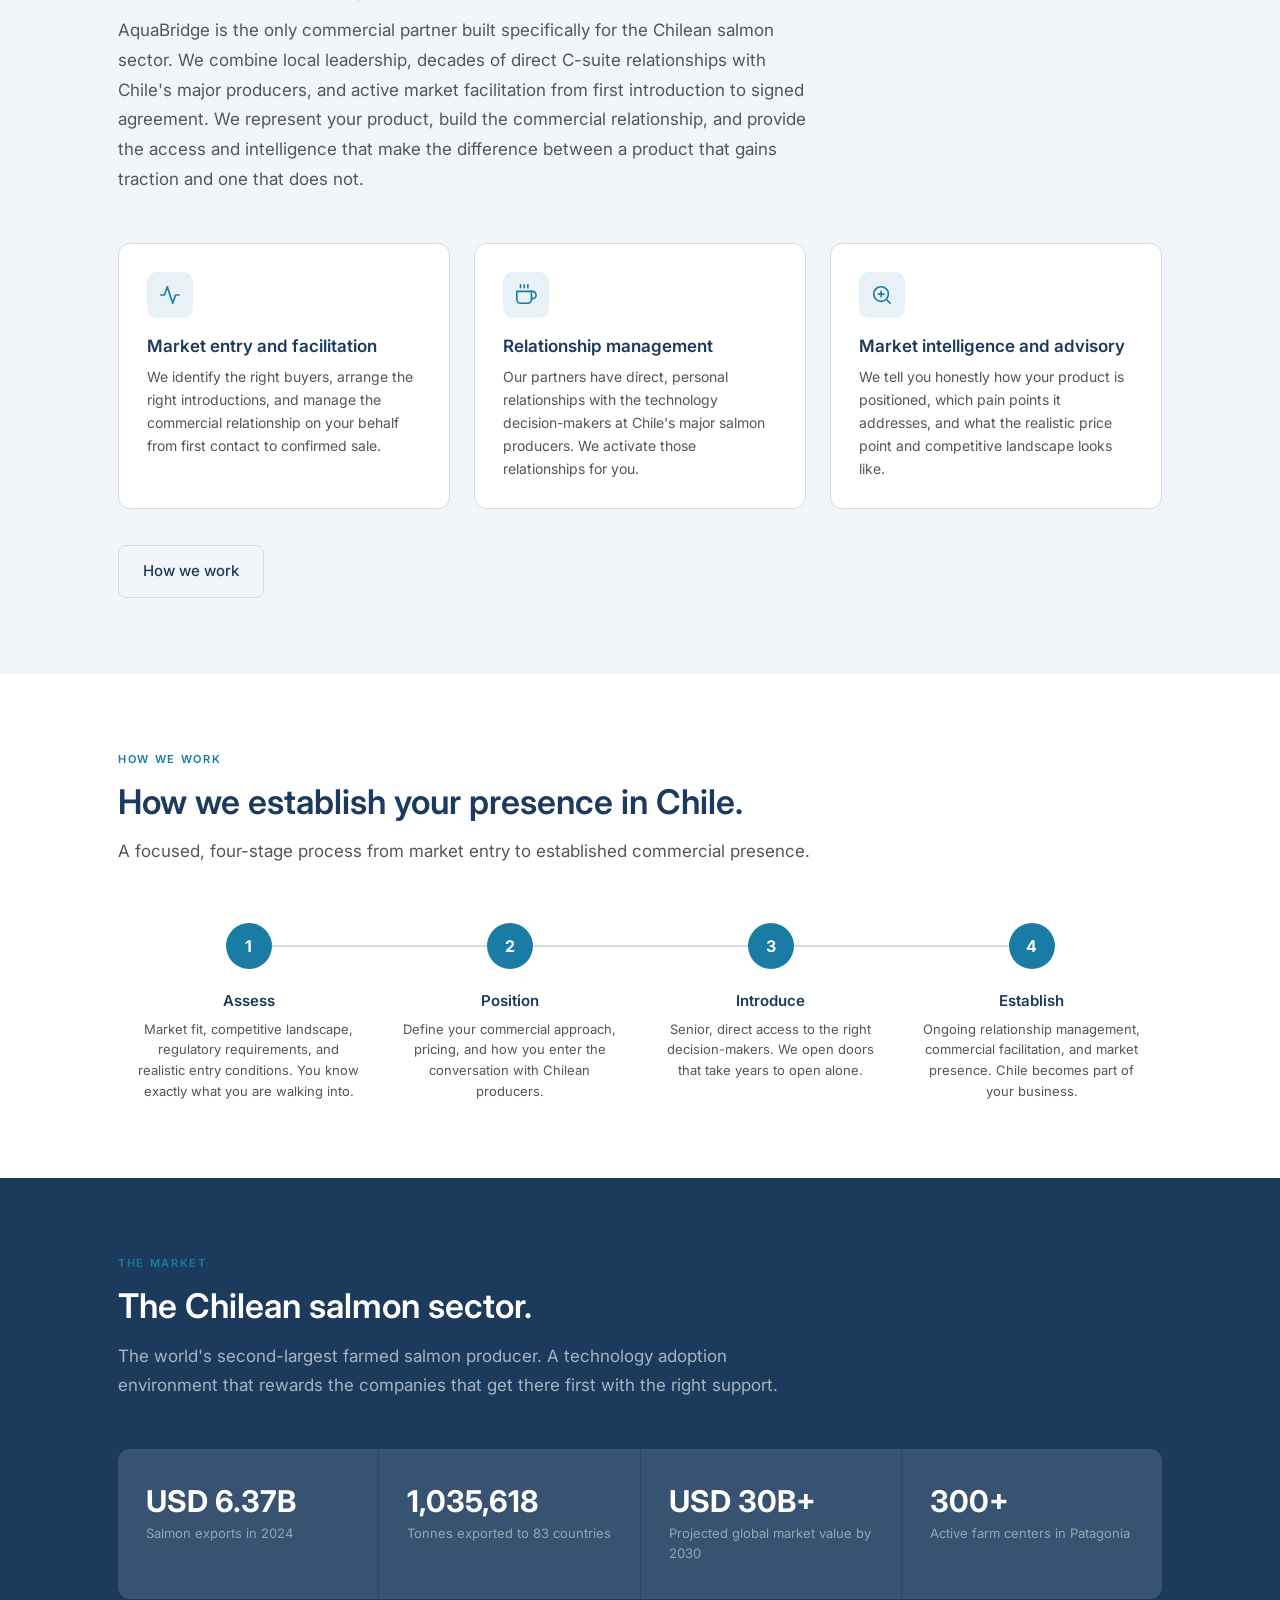
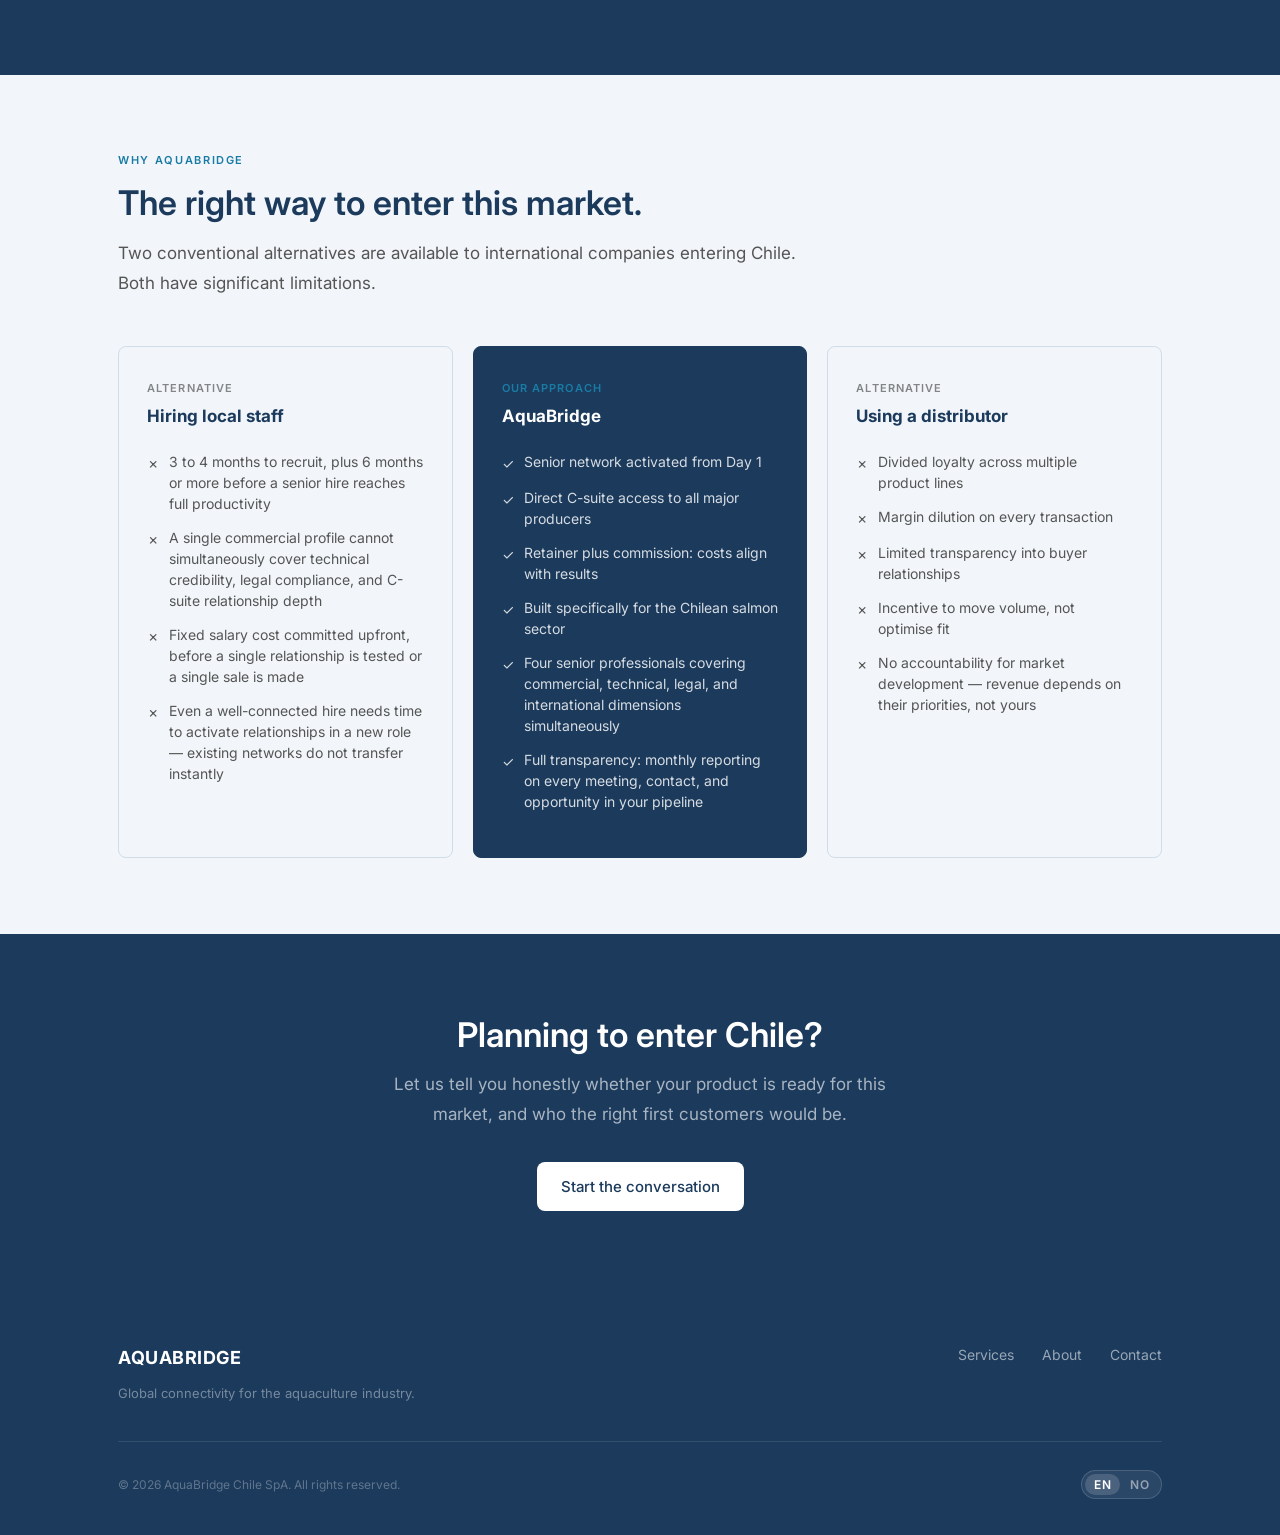
==== commit 9f6e22ae: "Update website 05/26/2026  9:54:49.01" ====
--- a/index.html
+++ b/index.html
@@ -196,6 +196,8 @@
           <div class="vs-item"><span class="vs-icon">✓</span><span data-i18n="vs_col2_i2">Direct C-suite access to all major producers</span></div>
           <div class="vs-item"><span class="vs-icon">✓</span><span data-i18n="vs_col2_i3">Retainer plus commission: costs align with results</span></div>
           <div class="vs-item"><span class="vs-icon">✓</span><span data-i18n="vs_col2_i4">Built specifically for the Chilean salmon sector</span></div>
+          <div class="vs-item"><span class="vs-icon">✓</span><span data-i18n="vs_col2_i5">Four senior professionals covering commercial, technical, legal, and international dimensions simultaneously</span></div>
+          <div class="vs-item"><span class="vs-icon">✓</span><span data-i18n="vs_col2_i6">Full transparency: monthly reporting on every meeting, contact, and opportunity in your pipeline</span></div>
         </div>
         <div class="vs-col">
           <p class="vs-col-head" data-i18n="vs_col3_head">Alternative</p>
@@ -204,6 +206,7 @@
           <div class="vs-item"><span class="vs-icon">✗</span><span data-i18n="vs_col3_i2">Margin dilution on every transaction</span></div>
           <div class="vs-item"><span class="vs-icon">✗</span><span data-i18n="vs_col3_i3">Limited transparency into buyer relationships</span></div>
           <div class="vs-item"><span class="vs-icon">✗</span><span data-i18n="vs_col3_i4">Incentive to move volume, not optimise fit</span></div>
+          <div class="vs-item"><span class="vs-icon">✗</span><span data-i18n="vs_col3_i5">No accountability for market development — revenue depends on their priorities, not yours</span></div>
         </div>
       </div>
     </div>
--- a/css/style.css
+++ b/css/style.css
@@ -28,7 +28,6 @@
 h2 { font-size: clamp(22px, 3vw, 34px); }
 h3 { font-size: 19px; }
 p { font-size: 16px; line-height: 1.75; max-width: 700px; }
-.profile-right p { max-width: none; }
 .container { max-width: var(--max-w); margin: 0 auto; padding: 0 28px; }
 
 /* ── Buttons ───────────────────────────────────────────────────────────── */
@@ -77,8 +76,8 @@
 /* ── Hero light ────────────────────────────────────────────────────────── */
 .hero-light { background: var(--lgray); padding: 68px 0 60px; border-bottom: 1px solid var(--mgray); }
 .hero-light .hero-pre { font-size: 11px; letter-spacing: 0.15em; text-transform: uppercase; color: var(--teal); font-weight: 600; margin-bottom: 14px; }
-.hero-light h1 { margin-bottom: 16px; max-width: 620px; }
-.hero-light .hero-sub { color: var(--dgray); font-size: 17px; max-width: 580px; line-height: 1.75; }
+.hero-light h1 { margin-bottom: 16px; max-width: 700px; }
+.hero-light .hero-sub { color: var(--dgray); font-size: 17px; max-width: 700px; line-height: 1.75; }
 
 /* ── Sections ──────────────────────────────────────────────────────────── */
 section { padding: 76px 0; }
@@ -166,7 +165,7 @@
 .profile-name-mobile { display: none; }
 .profile-right h3 { font-size: 22px; margin-bottom: 3px; }
 .profile-right .role { font-size: 14px; color: var(--teal); font-weight: 600; margin-bottom: 16px; letter-spacing: 0.02em; }
-  .profile-right p { font-size: 15px; line-height: 1.75; color: var(--dgray); margin-bottom: 0; max-width: none; }
+  .profile-right p { font-size: 15px; line-height: 1.75; color: var(--dgray); margin-bottom: 0; }
 
 /* ── Contact form ──────────────────────────────────────────────────────── */
 .contact-layout { display: grid; grid-template-columns: 1.3fr 1fr; gap: 64px; align-items: start; }
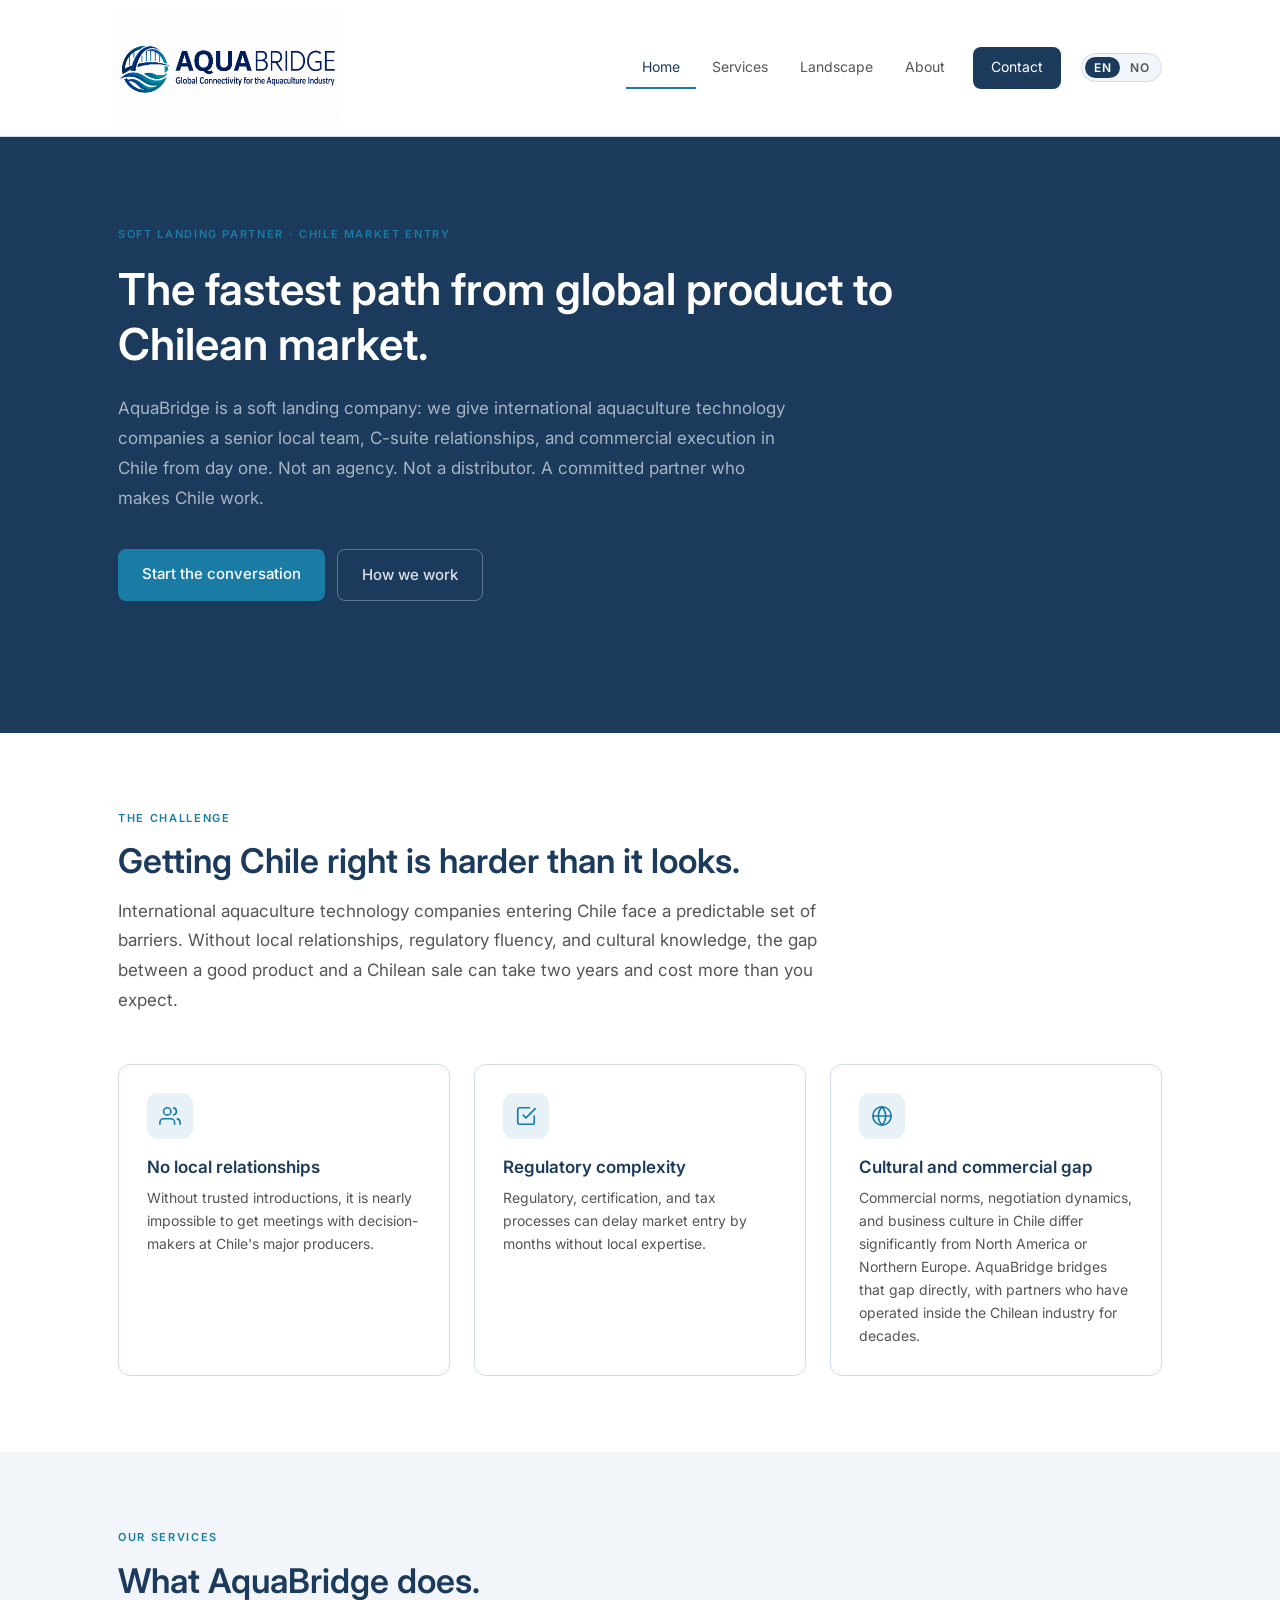
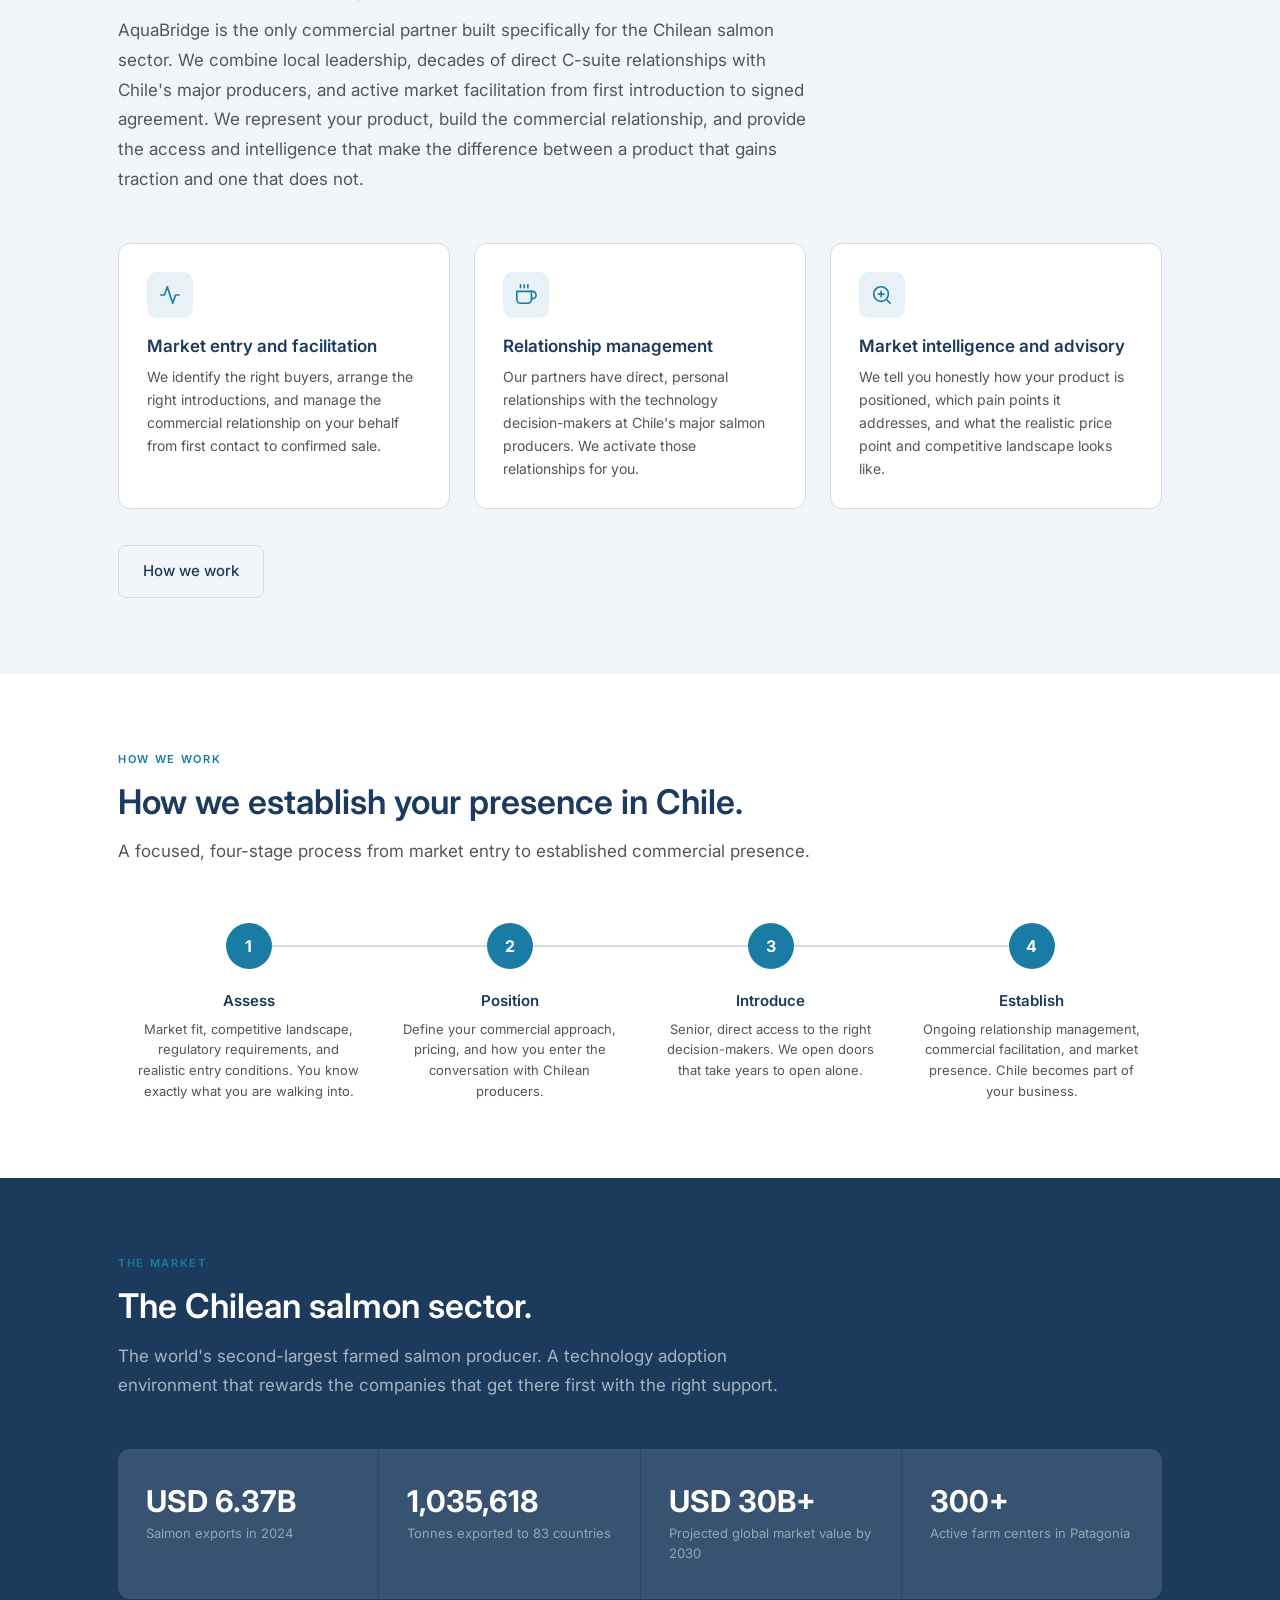
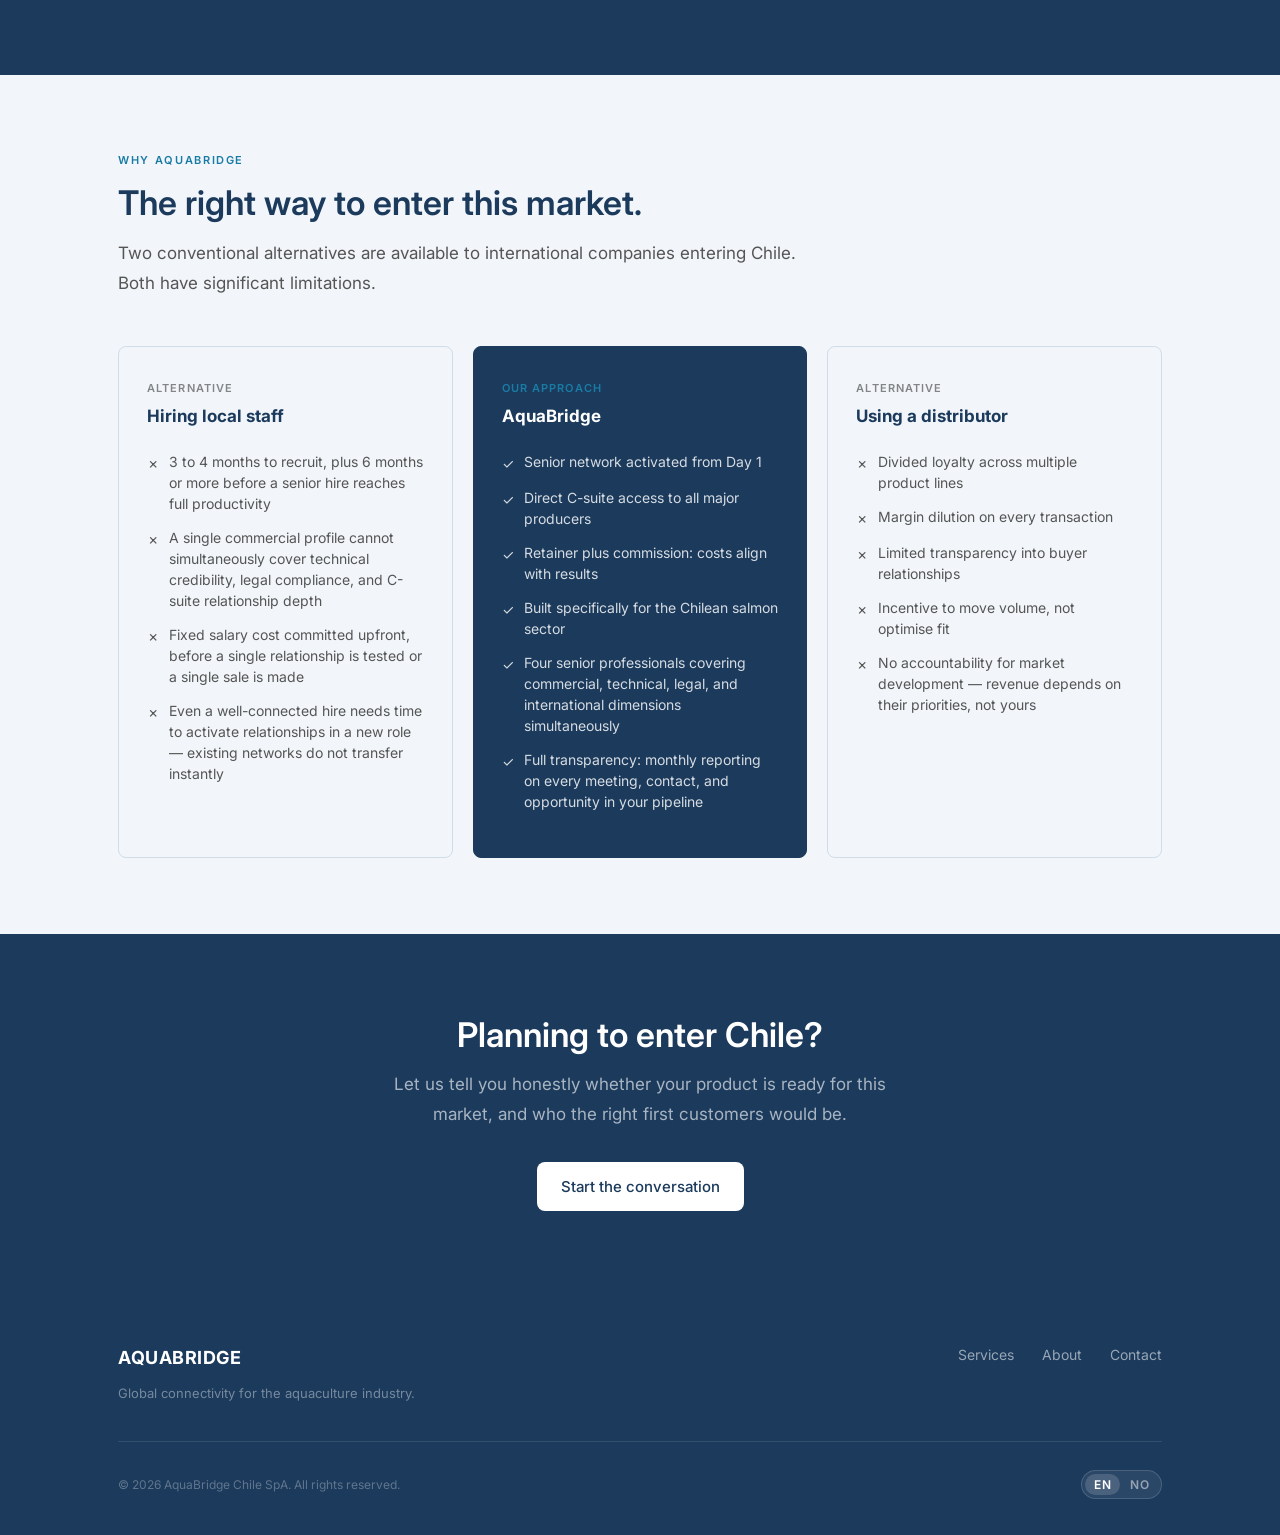
==== commit 400bab2f: "Update website 05/27/2026 18:00:01.34" ====
--- a/index.html
+++ b/index.html
@@ -3,8 +3,40 @@
 <head>
   <meta charset="UTF-8">
   <meta name="viewport" content="width=device-width, initial-scale=1.0">
-  <meta name="description" content="AquaBridge Chile SpA — Market entry partner for international aquaculture technology companies entering Chile's salmon sector.">
-  <title>AquaBridge — Chile Market Entry for Aquaculture Technology</title>
+  <meta name="description" content="AquaBridge is the market entry and soft landing partner for aquaculture technology companies entering Chile's salmon industry — Atlantic salmon, coho salmon, and trout farming operations across Patagonia.">
+  <meta name="keywords" content="aquaculture Chile, salmon technology Chile, Atlantic salmon, Salmo salar, coho salmon, Oncorhynchus kisutch, trout farming, Chilean salmon industry, salmon market entry, aquaculture soft landing, market access Chile, salmon technology distributor, salmonid farming Chile, aquaculture consultant Chile, salmon sensors Chile, salmon monitoring, AquaBridge">
+  <title>AquaBridge — Aquaculture Technology Market Entry in Chile | Salmon Industry</title>
+  <!-- Open Graph -->
+  <meta property="og:type" content="website">
+  <meta property="og:url" content="https://www.aquabridge.cl/">
+  <meta property="og:title" content="AquaBridge — Aquaculture Technology Market Entry in Chile | Salmon Industry">
+  <meta property="og:description" content="AquaBridge is the soft landing partner for aquaculture technology companies entering Chile's Atlantic salmon, coho salmon, and trout farming sector.">
+  <meta property="og:image" content="https://www.aquabridge.cl/images/salmon_bridge.png">
+  <!-- Twitter Card -->
+  <meta name="twitter:card" content="summary_large_image">
+  <meta name="twitter:title" content="AquaBridge — Aquaculture Technology Market Entry in Chile | Salmon Industry">
+  <meta name="twitter:description" content="Soft landing and market access for aquaculture technology companies entering Chile's salmon farming sector.">
+  <meta name="twitter:image" content="https://www.aquabridge.cl/images/salmon_bridge.png">
+  <!-- Structured Data -->
+  <script type="application/ld+json">
+  {
+    "@context": "https://schema.org",
+    "@type": "Organization",
+    "name": "AquaBridge Chile SpA",
+    "url": "https://www.aquabridge.cl",
+    "logo": "https://www.aquabridge.cl/images/logo.png",
+    "description": "AquaBridge is the market entry and soft landing partner for international aquaculture technology companies entering Chile's salmon farming industry — Atlantic salmon (Salmo salar), coho salmon (Oncorhynchus kisutch), and trout operations across Patagonia.",
+    "foundingDate": "2026",
+    "areaServed": "CL",
+    "contactPoint": {
+      "@type": "ContactPoint",
+      "email": "jinfante@aquabridge.cl",
+      "contactType": "sales",
+      "availableLanguage": ["English", "Spanish", "Norwegian"]
+    },
+    "sameAs": []
+  }
+  </script>
   <link rel="preconnect" href="https://fonts.googleapis.com">
   <link rel="preconnect" href="https://fonts.gstatic.com" crossorigin>
   <link href="https://fonts.googleapis.com/css2?family=Inter:wght@400;500;600;700&display=swap" rel="stylesheet">
@@ -21,6 +53,7 @@
         <div class="nav-links">
           <a href="index.html" data-i18n="nav_home">Home</a>
           <a href="services.html" data-i18n="nav_services">Services</a>
+          <a href="technology.html" data-i18n="nav_technology">Landscape</a>
           <a href="about.html" data-i18n="nav_about">About</a>
           <a href="contact.html" class="nav-cta" data-i18n="nav_contact">Contact</a>
           <div class="lang-toggle desktop">
@@ -35,6 +68,7 @@
       <div class="nav-mobile">
         <a href="index.html" data-i18n="nav_home">Home</a>
         <a href="services.html" data-i18n="nav_services">Services</a>
+        <a href="technology.html" data-i18n="nav_technology">Landscape</a>
         <a href="about.html" data-i18n="nav_about">About</a>
         <a href="contact.html" data-i18n="nav_contact">Contact</a>
         <div class="lang-toggle">
@@ -166,10 +200,10 @@
       <h2 class="sec-h2 navy-h2" id="mkt-heading" data-i18n="mkt_h2">The Chilean salmon sector.</h2>
       <p class="sec-sub light-narrow" data-i18n="mkt_sub">The world's second-largest farmed salmon producer. A technology adoption environment that rewards the companies that get there first with the right support.</p>
       <div class="stats-4" role="list">
-        <div class="stat-block" role="listitem"><div class="num" data-i18n="mkt_s1_n">USD 6.37B</div><div class="lbl" data-i18n="mkt_s1_l">Salmon exports in 2024</div></div>
+        <div class="stat-block" role="listitem"><div class="num" data-i18n="mkt_s1_n">USD 6.55B</div><div class="lbl" data-i18n="mkt_s1_l">Salmon exports in 2025</div></div>
         <div class="stat-block" role="listitem"><div class="num" data-i18n="mkt_s2_n">1,035,618</div><div class="lbl" data-i18n="mkt_s2_l">Tonnes exported to 83 countries</div></div>
-        <div class="stat-block" role="listitem"><div class="num" data-i18n="mkt_s3_n">33%</div><div class="lbl" data-i18n="mkt_s3_l">Of global farmed salmon production</div></div>
-        <div class="stat-block" role="listitem"><div class="num" data-i18n="mkt_s4_n">7 major</div><div class="lbl" data-i18n="mkt_s4_l">Producer groups</div></div>
+        <div class="stat-block" role="listitem"><div class="num" data-i18n="mkt_s3_n">26.5%</div><div class="lbl" data-i18n="mkt_s3_l">Of global salmon aquaculture production</div></div>
+        <div class="stat-block" role="listitem"><div class="num" data-i18n="mkt_s4_n">8 major</div><div class="lbl" data-i18n="mkt_s4_l">Producer groups</div></div>
       </div>
     </div>
   </section>
@@ -249,4 +283,3 @@
 
   <script src="js/main.js"></script>
 </body>
-</html>
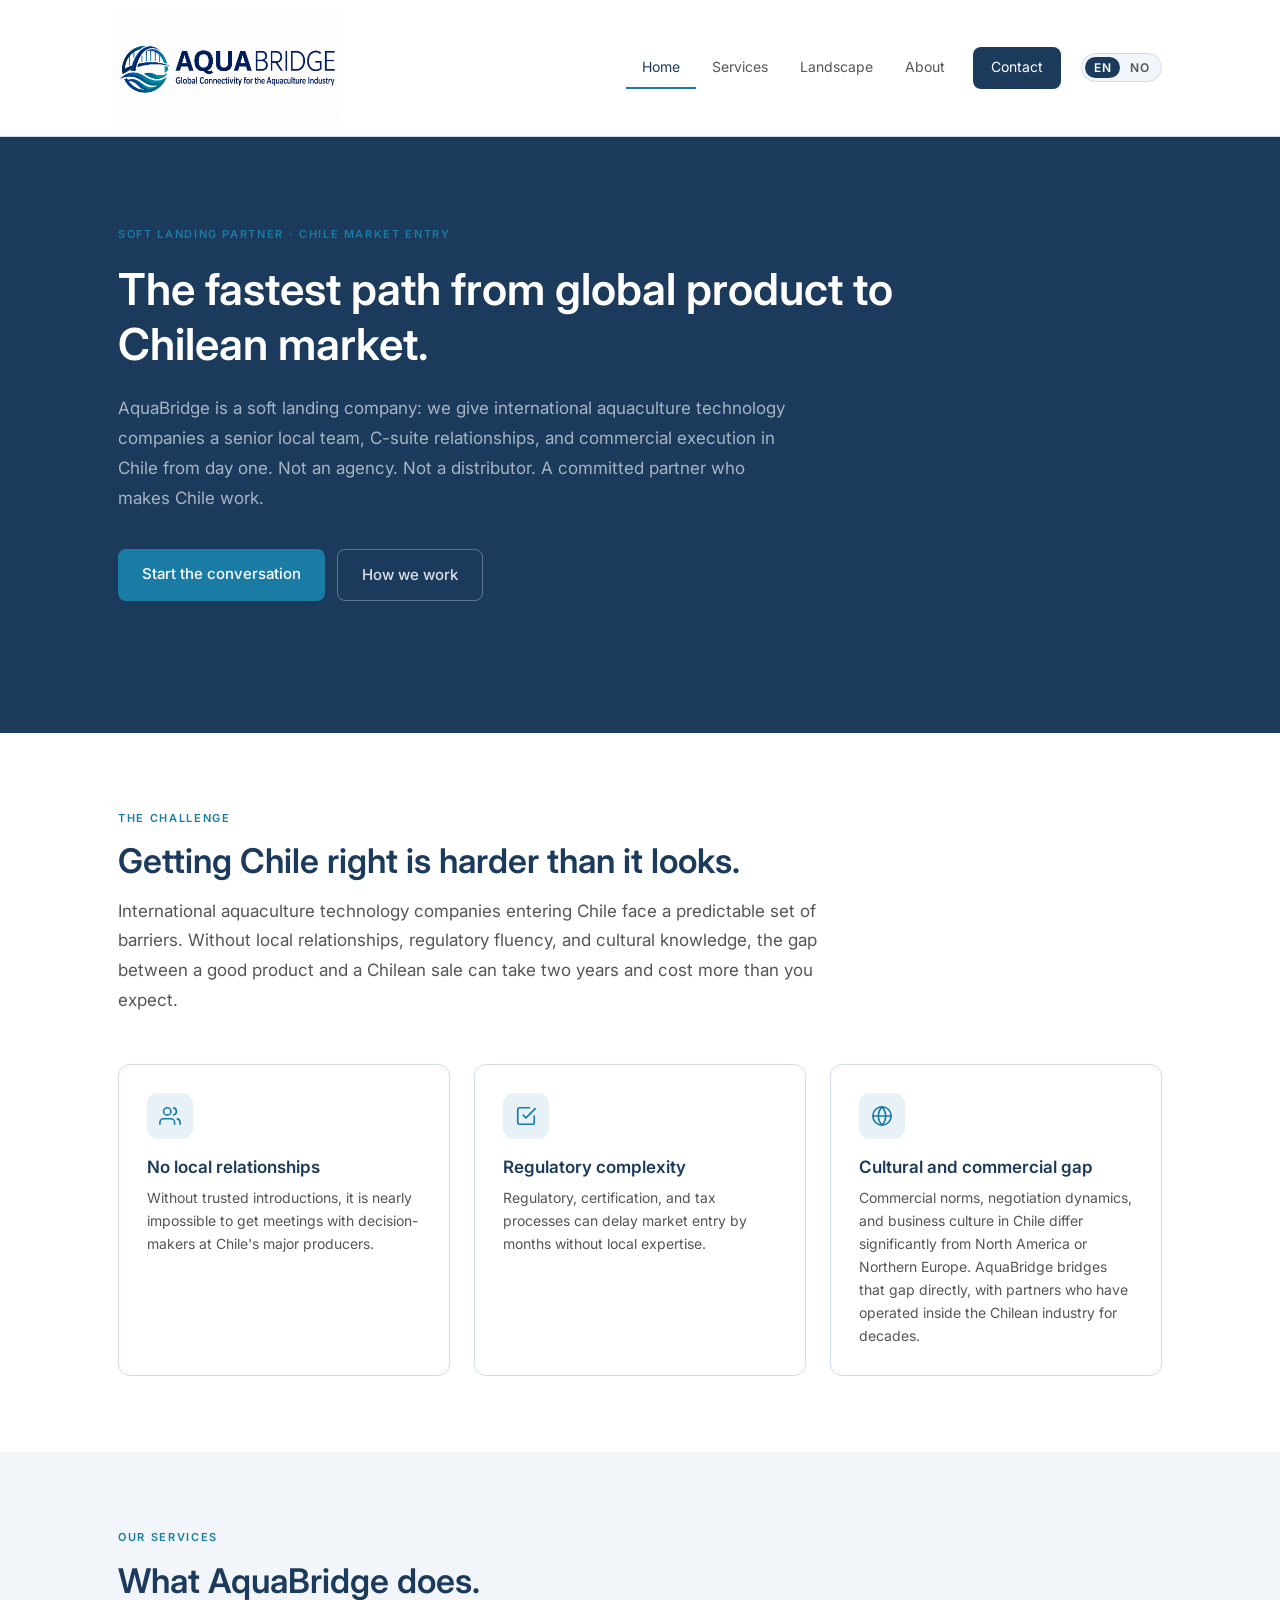
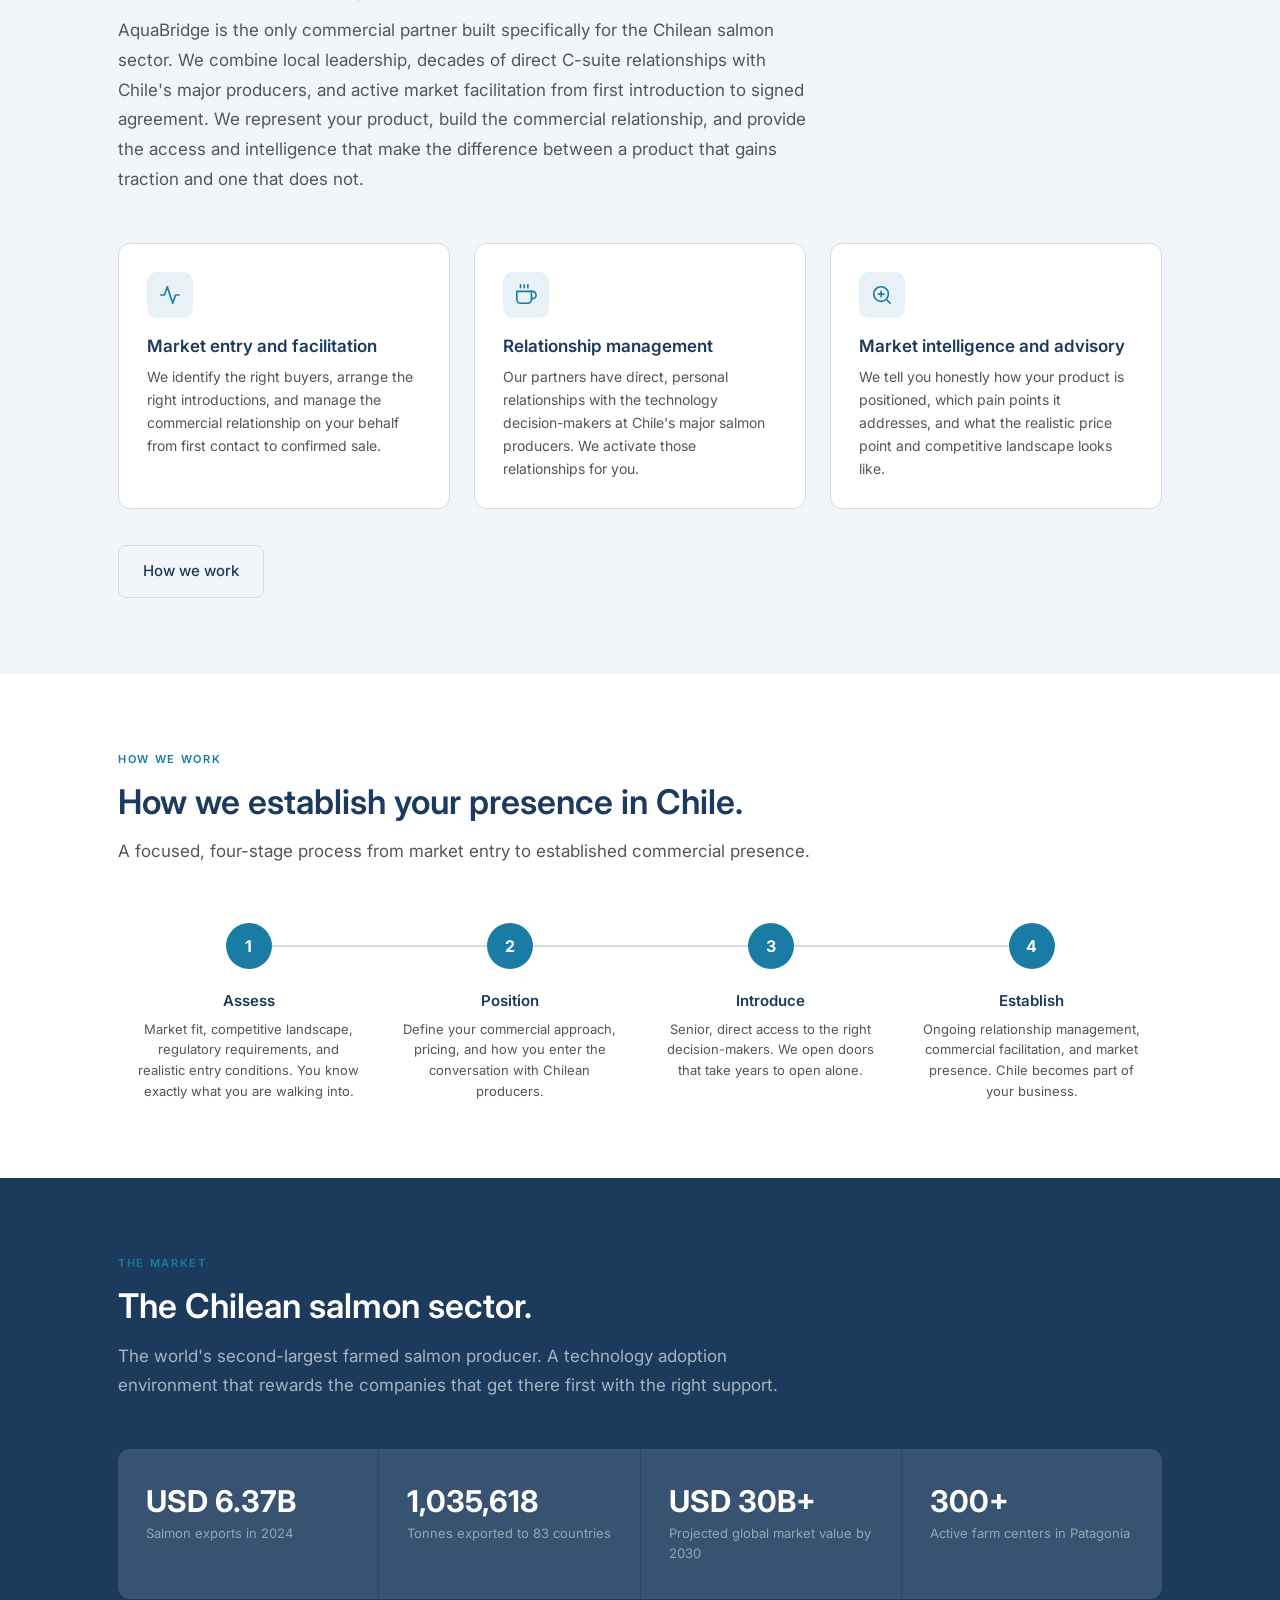
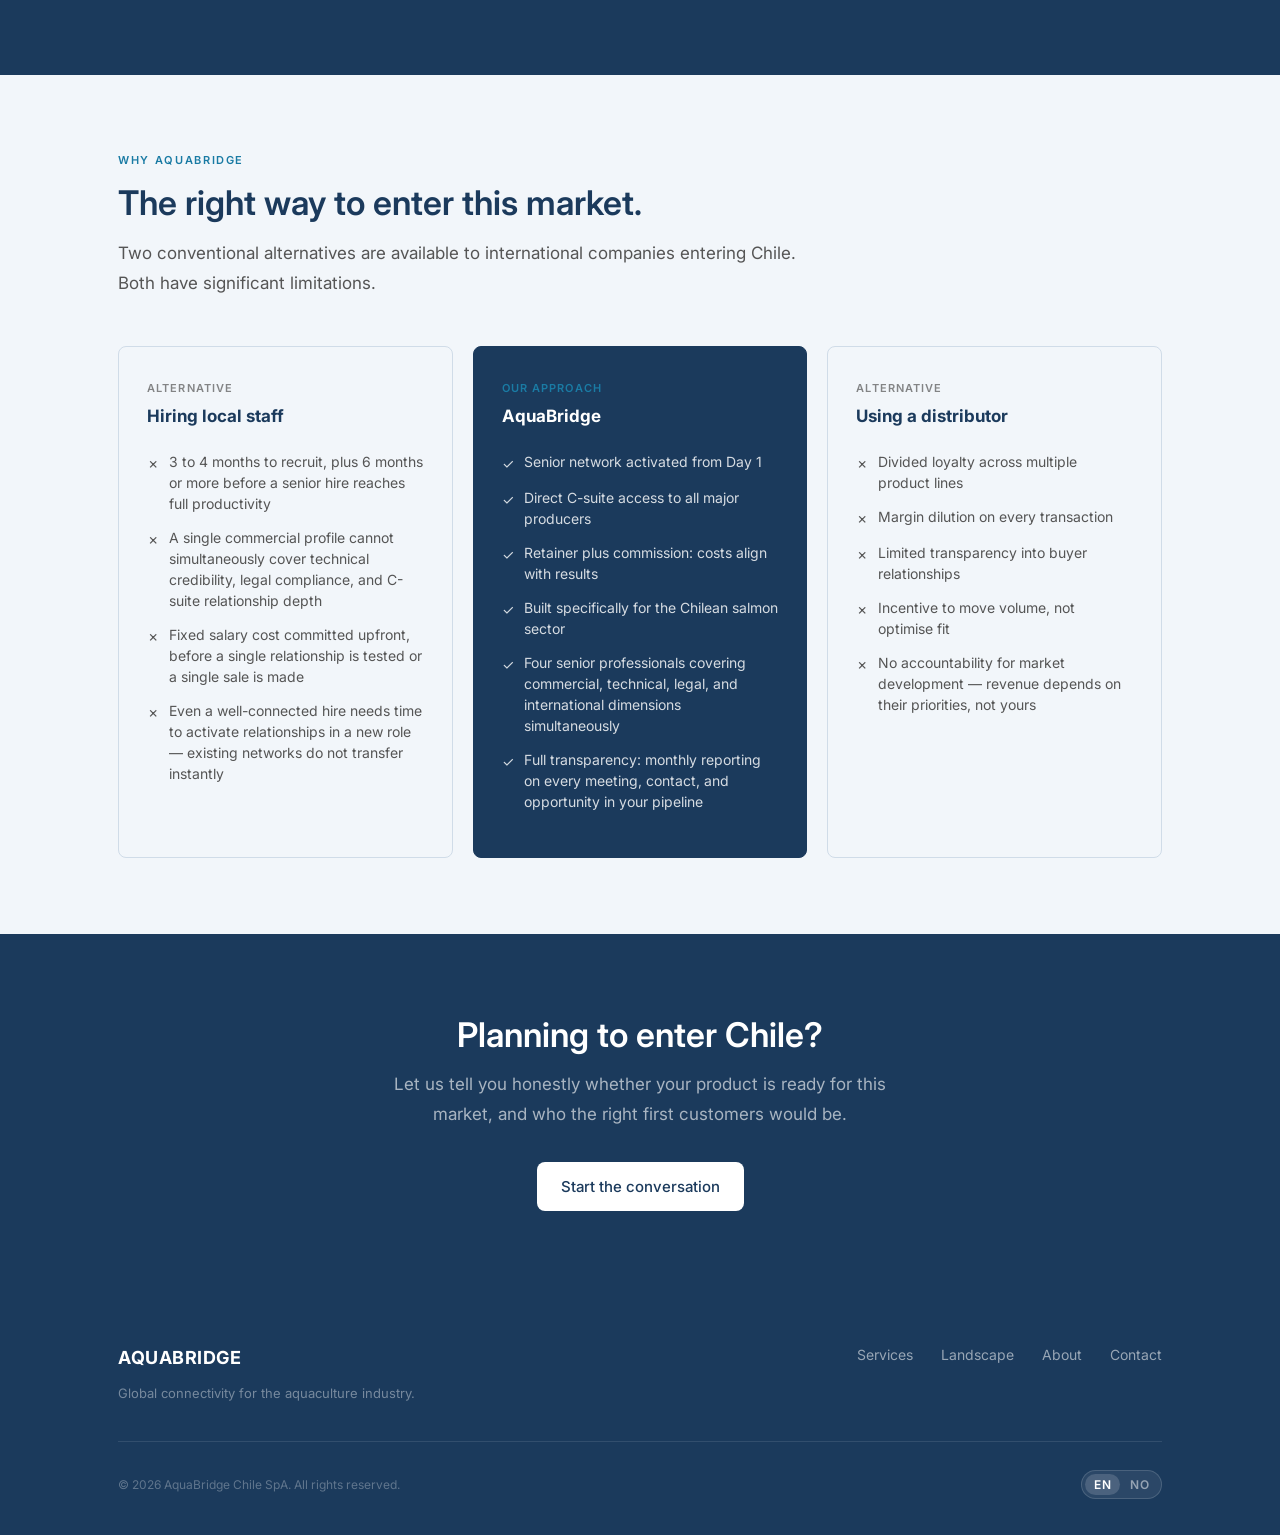
==== commit 0b6a23af: "Update website 05/27/2026 18:06:28.44" ====
--- a/index.html
+++ b/index.html
@@ -267,6 +267,7 @@
         </div>
         <nav class="footer-nav" aria-label="Footer navigation">
           <a href="services.html" data-i18n="nav_services">Services</a>
+          <a href="technology.html" data-i18n="nav_technology">Landscape</a>
           <a href="about.html" data-i18n="nav_about">About</a>
           <a href="contact.html" data-i18n="nav_contact">Contact</a>
         </nav>
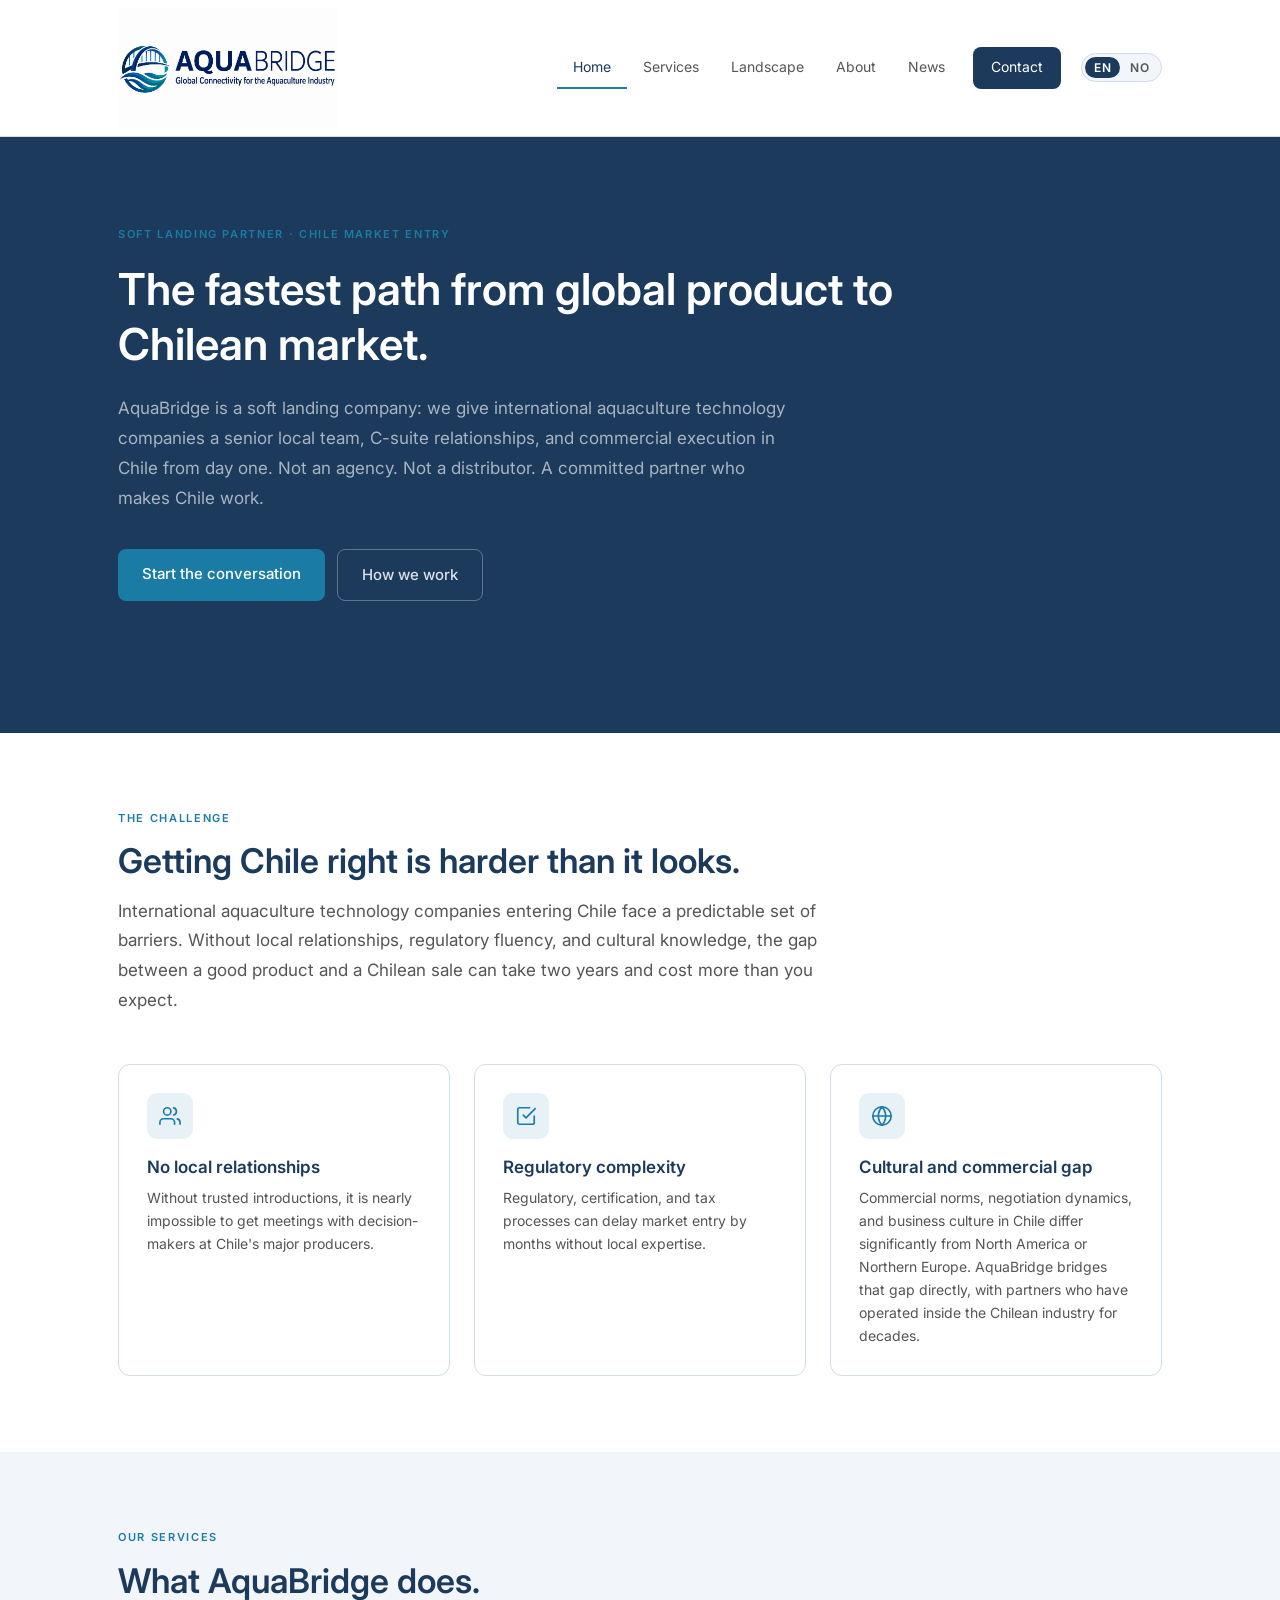
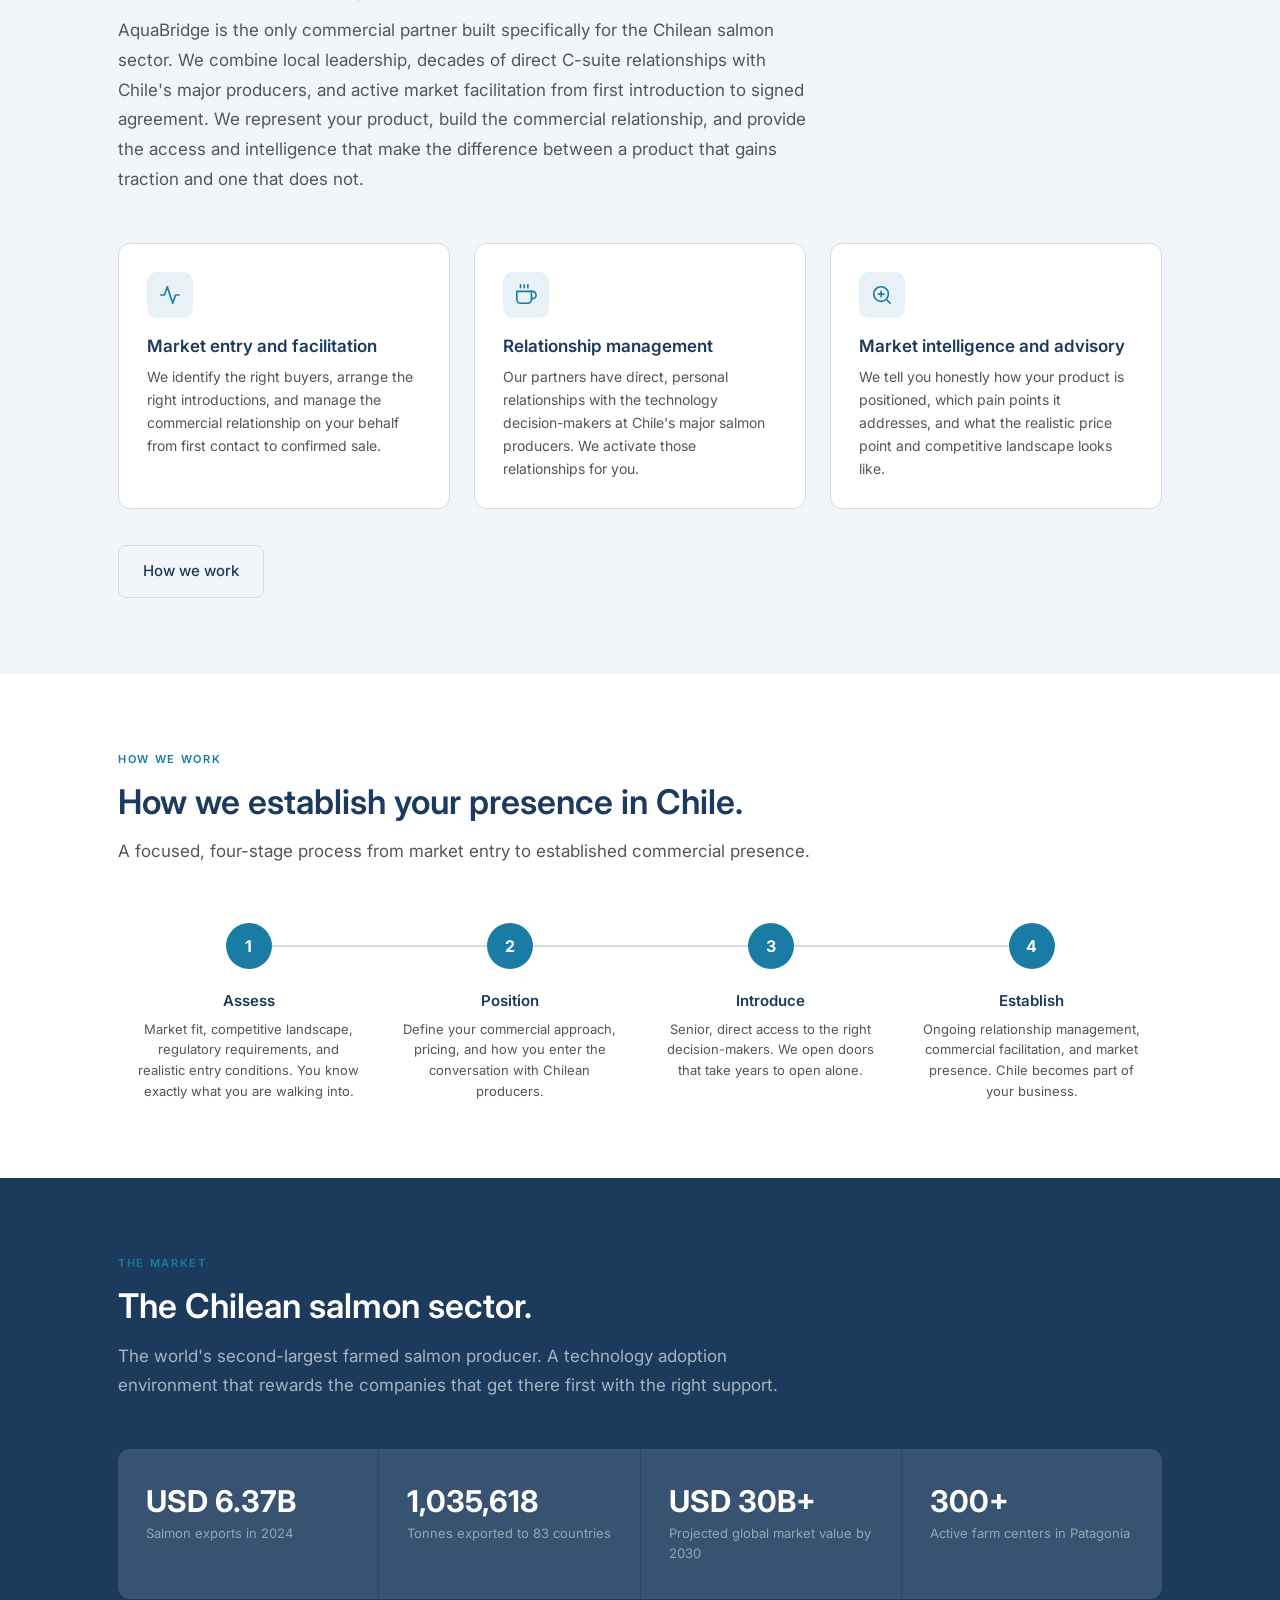
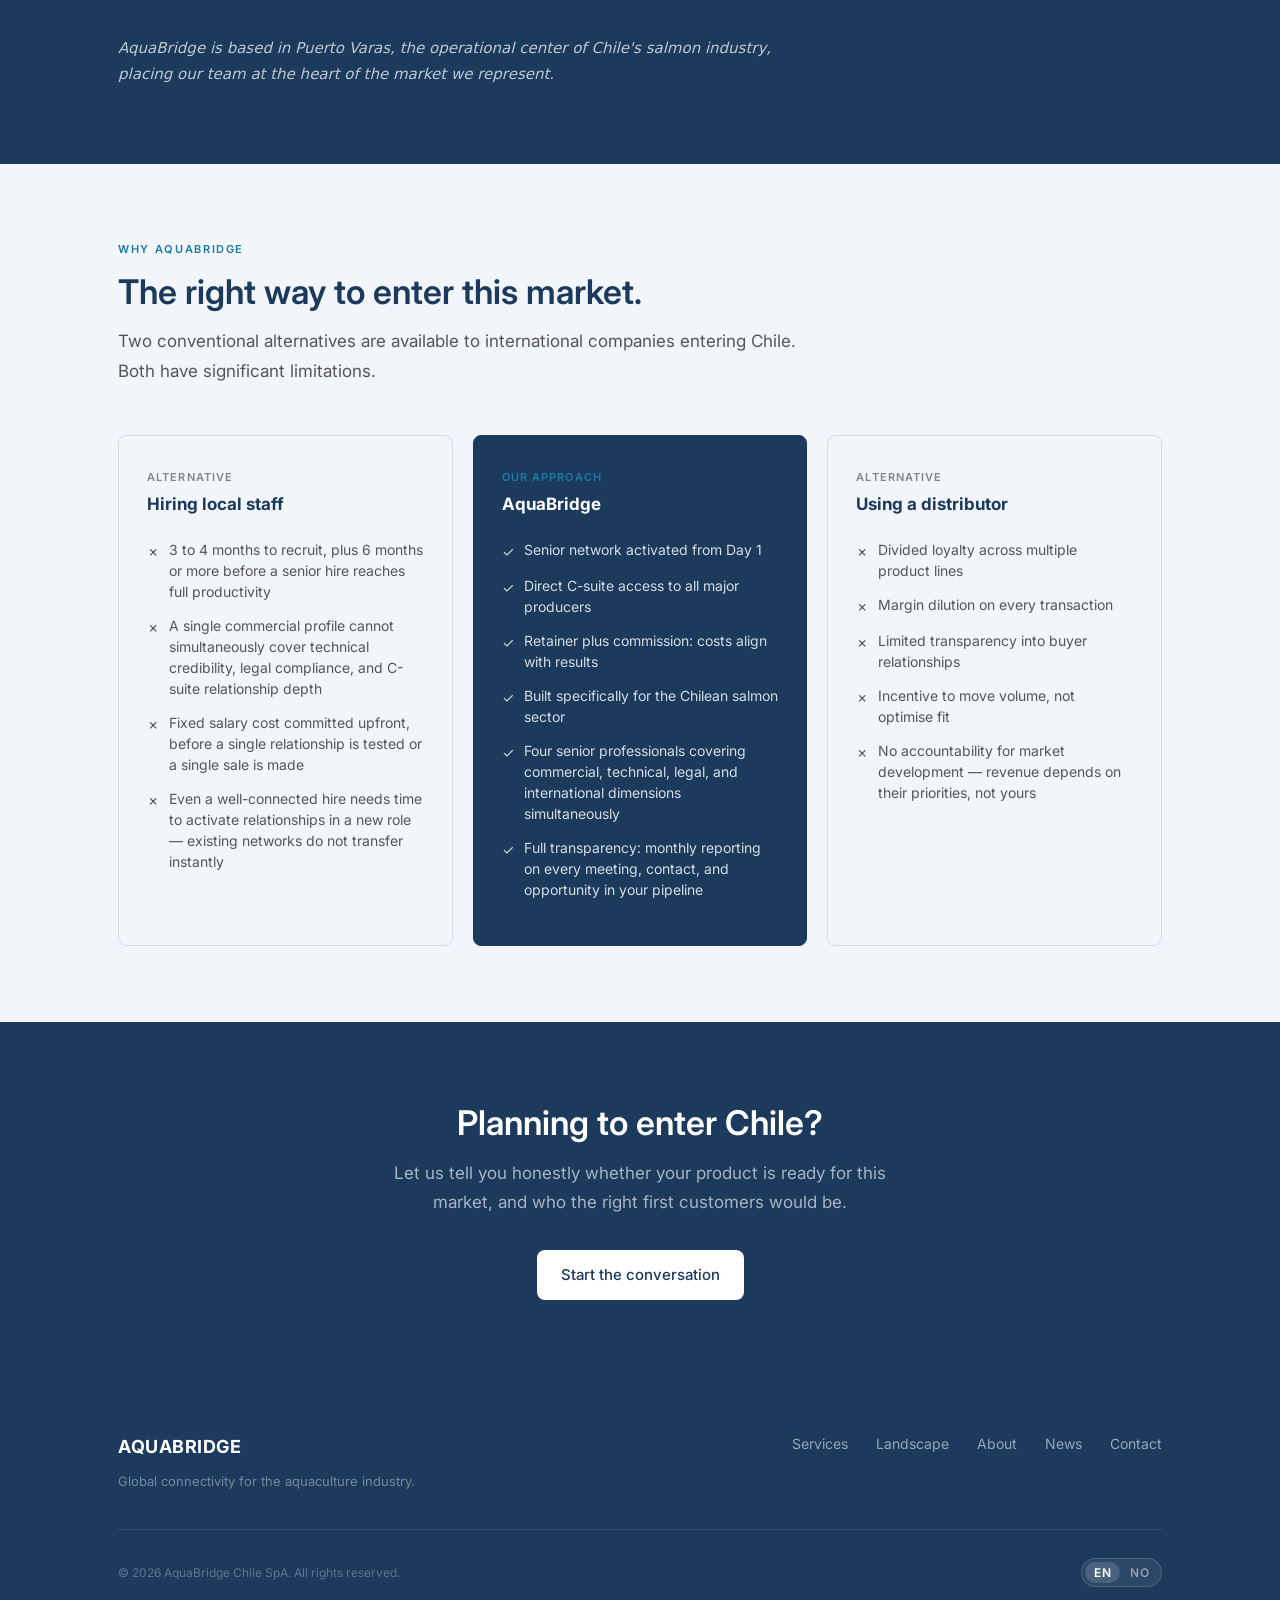
==== commit 24680b40: "feat: add news page with automated twice-weekly feed" ====
--- a/index.html
+++ b/index.html
@@ -55,6 +55,7 @@
           <a href="services.html" data-i18n="nav_services">Services</a>
           <a href="technology.html" data-i18n="nav_technology">Landscape</a>
           <a href="about.html" data-i18n="nav_about">About</a>
+          <a href="news.html" data-i18n="nav_news">News</a>
           <a href="contact.html" class="nav-cta" data-i18n="nav_contact">Contact</a>
           <div class="lang-toggle desktop">
             <button class="lang-btn active" data-lang="en">EN</button>
@@ -70,6 +71,7 @@
         <a href="services.html" data-i18n="nav_services">Services</a>
         <a href="technology.html" data-i18n="nav_technology">Landscape</a>
         <a href="about.html" data-i18n="nav_about">About</a>
+        <a href="news.html" data-i18n="nav_news">News</a>
         <a href="contact.html" data-i18n="nav_contact">Contact</a>
         <div class="lang-toggle">
           <button class="lang-btn active" data-lang="en">EN</button>
@@ -205,6 +207,7 @@
         <div class="stat-block" role="listitem"><div class="num" data-i18n="mkt_s3_n">26.5%</div><div class="lbl" data-i18n="mkt_s3_l">Of global salmon aquaculture production</div></div>
         <div class="stat-block" role="listitem"><div class="num" data-i18n="mkt_s4_n">8 major</div><div class="lbl" data-i18n="mkt_s4_l">Producer groups</div></div>
       </div>
+      <p class="mkt-location" data-i18n="mkt_location">AquaBridge is based in Puerto Varas, the operational center of Chile's salmon industry, placing our team at the heart of the market we represent.</p>
     </div>
   </section>
 
@@ -269,6 +272,7 @@
           <a href="services.html" data-i18n="nav_services">Services</a>
           <a href="technology.html" data-i18n="nav_technology">Landscape</a>
           <a href="about.html" data-i18n="nav_about">About</a>
+          <a href="news.html" data-i18n="nav_news">News</a>
           <a href="contact.html" data-i18n="nav_contact">Contact</a>
         </nav>
       </div>
--- a/css/style.css
+++ b/css/style.css
@@ -251,3 +251,7 @@
   h2 { font-size: 22px; }
   .stats-4 { grid-template-columns: 1fr; }
 }
+
+/* Location callouts */
+.mkt-location { color: rgba(255,255,255,0.72); font-size: 15px; margin-top: 36px; font-style: italic; }
+.hero-location { color: var(--teal); font-size: 13px; margin-top: 20px; margin-bottom: 0; letter-spacing: 0.06em; text-transform: uppercase; font-weight: 600; }
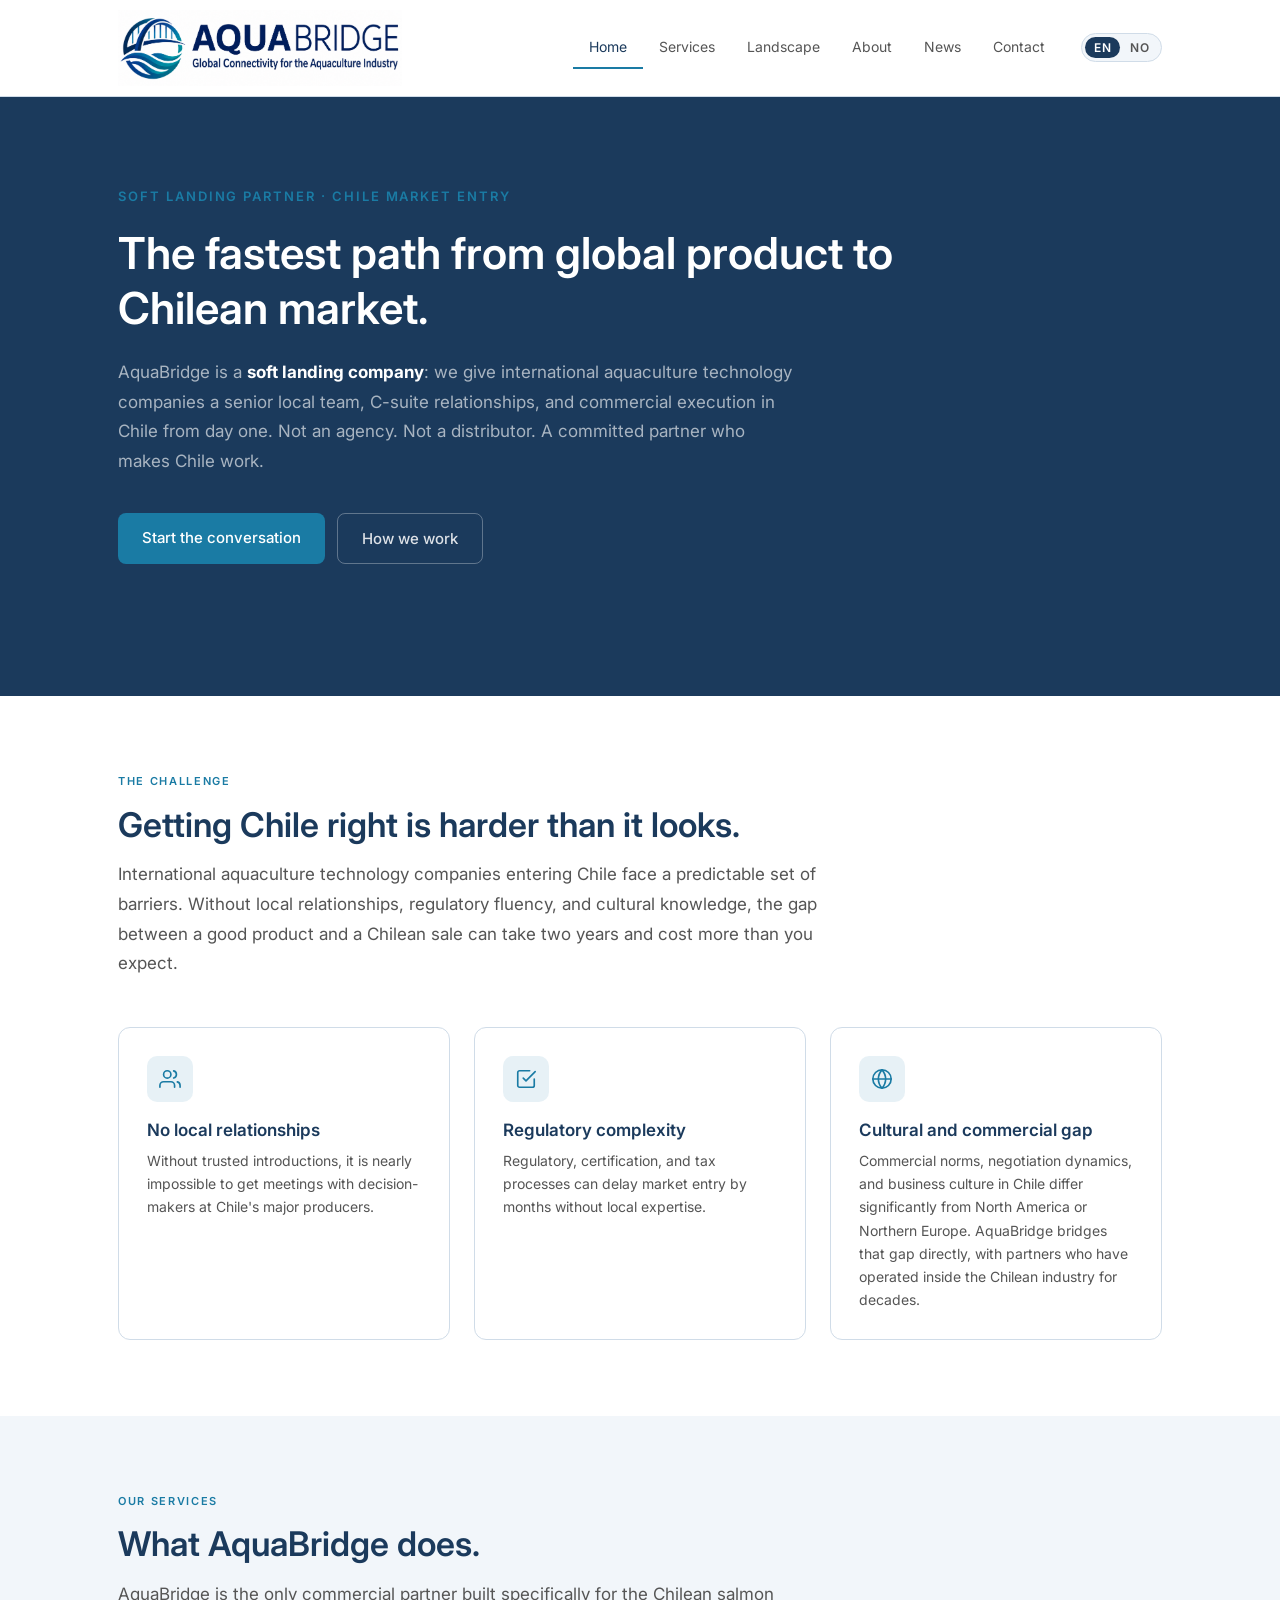
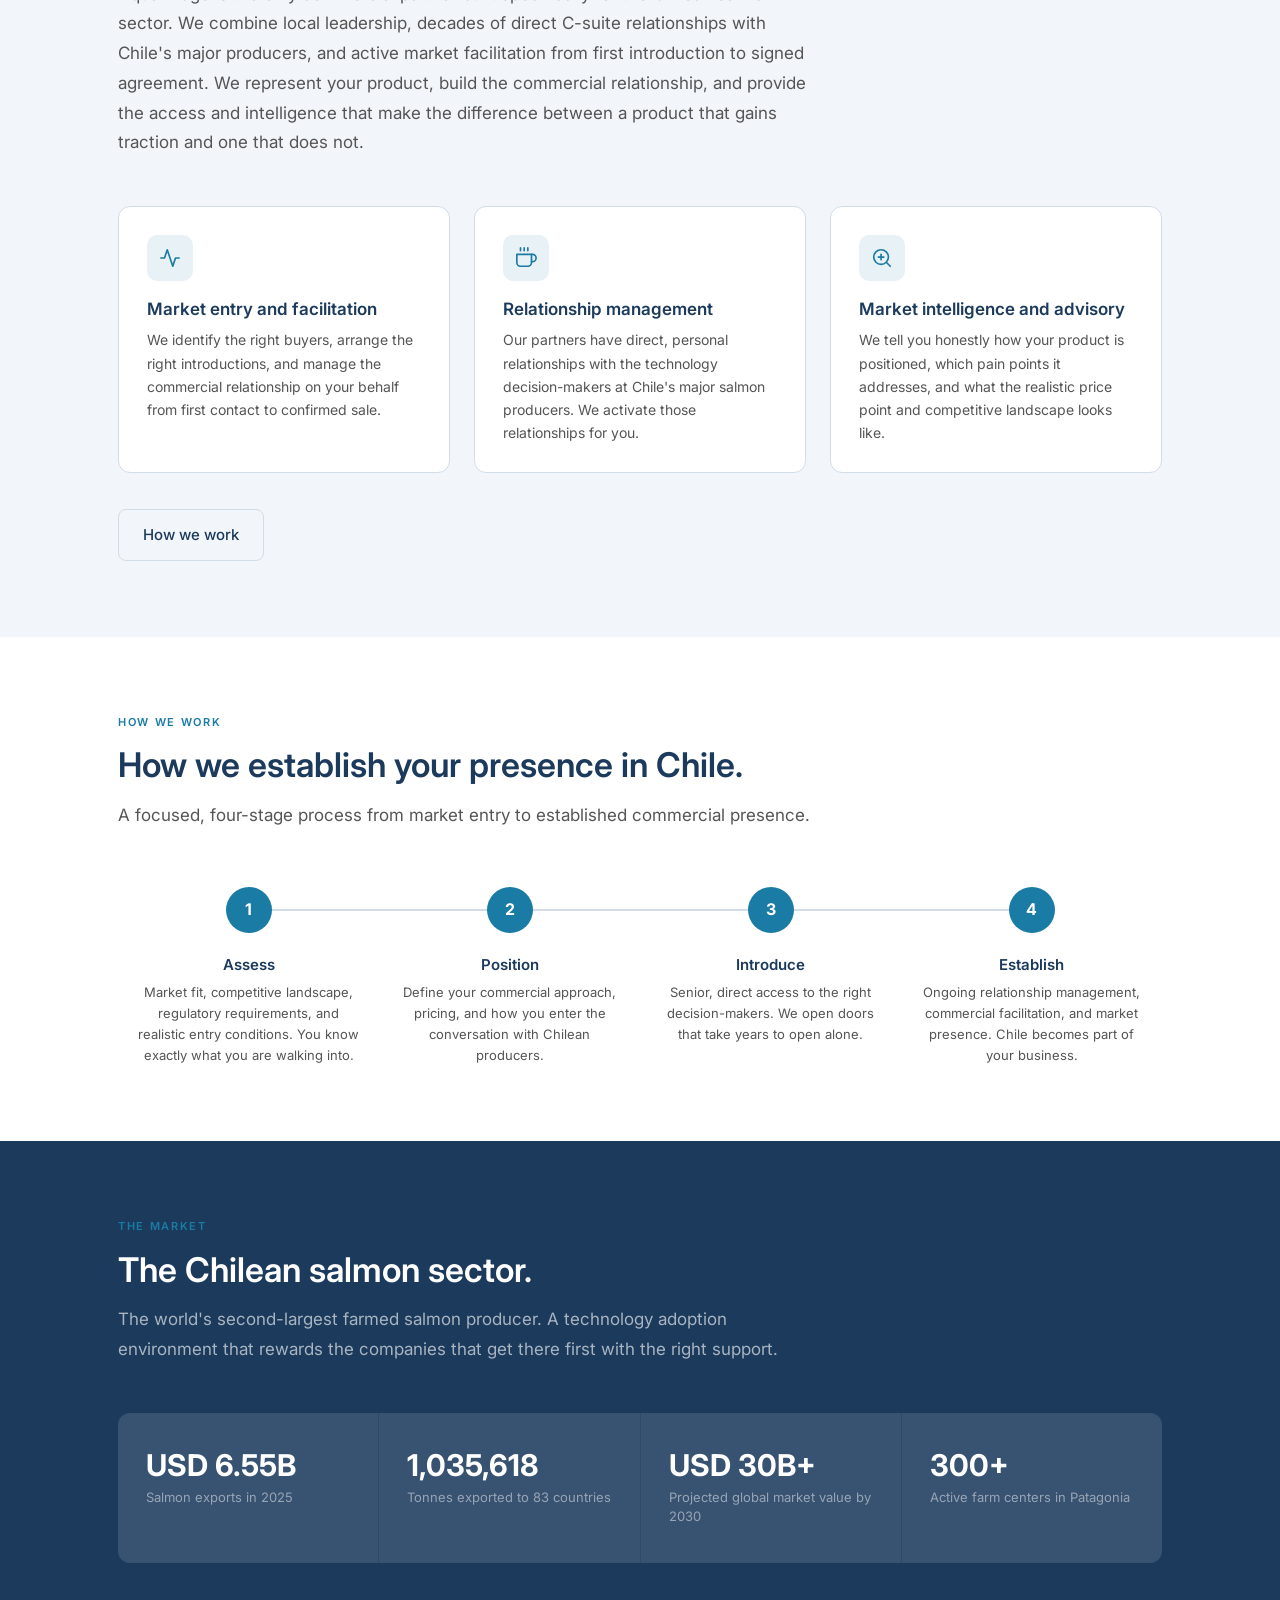
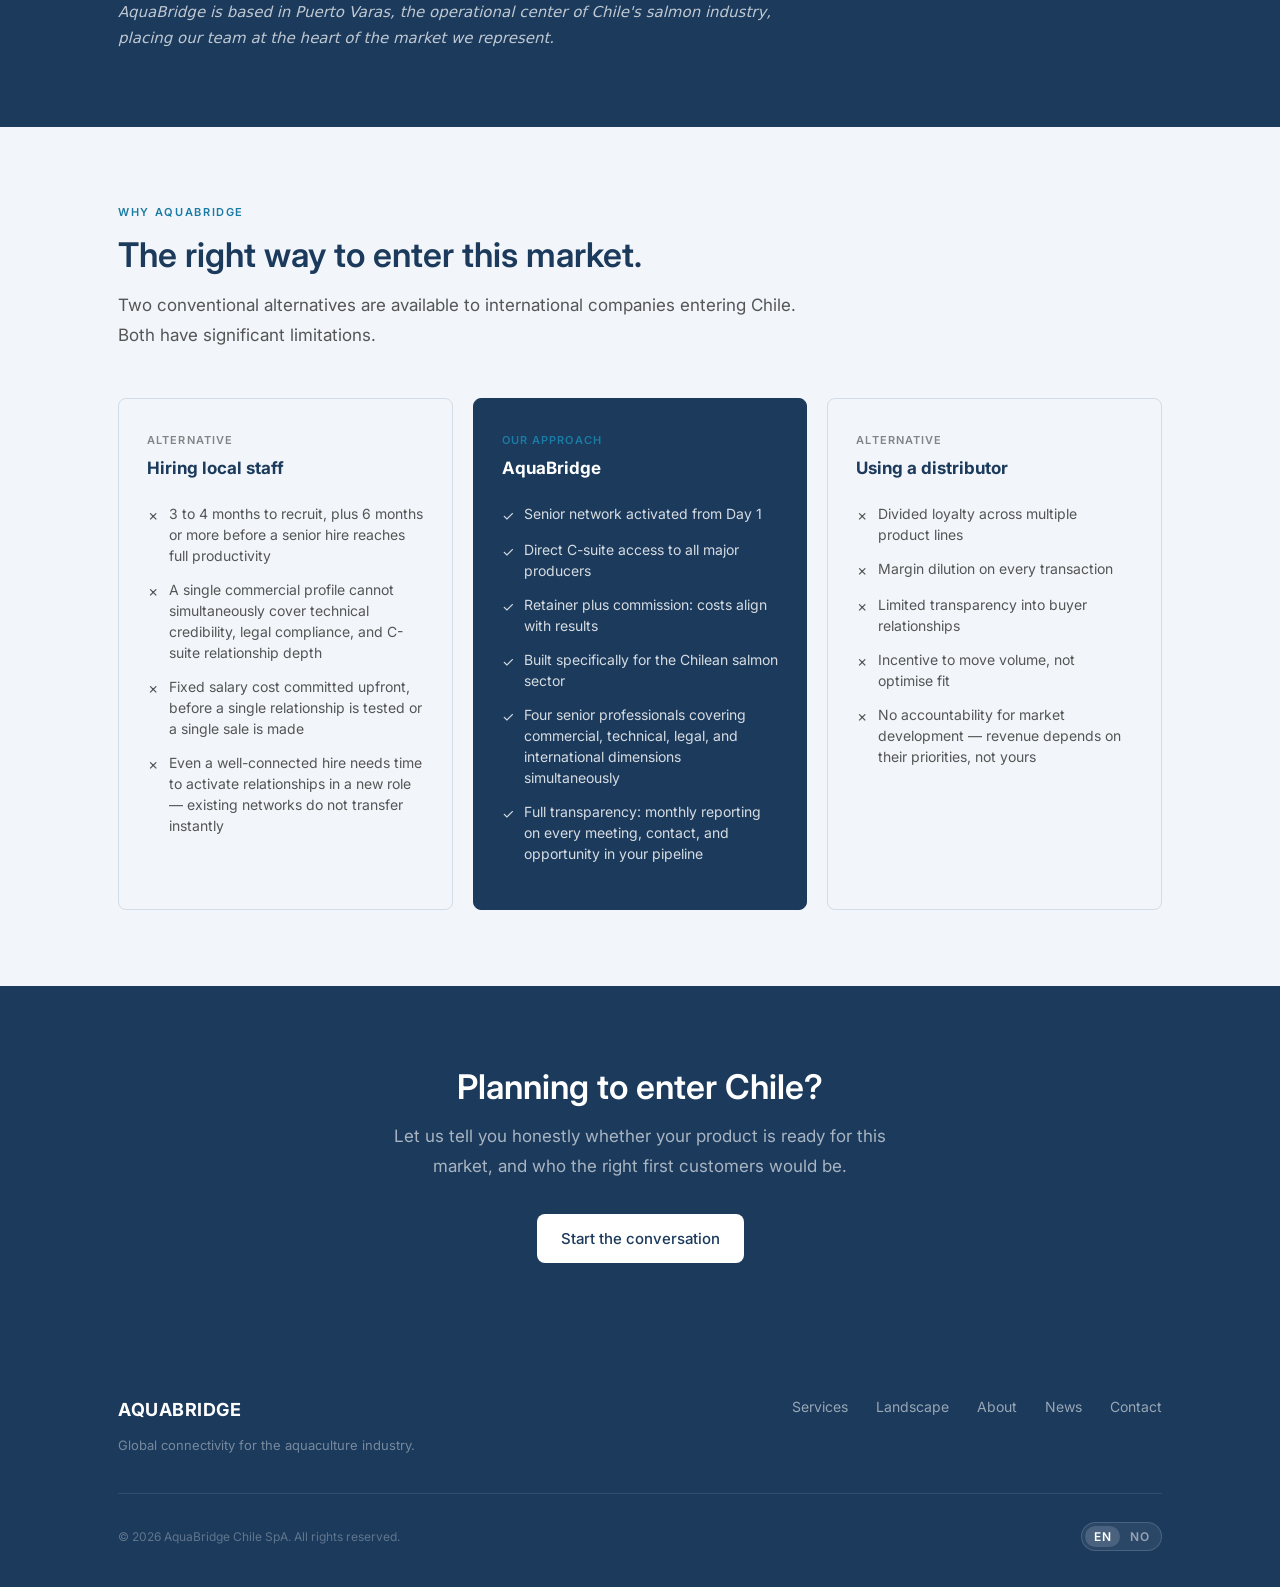
==== commit fa3a7ef6: "Update website 06/15/2026  7:47:32.73" ====
--- a/index.html
+++ b/index.html
@@ -9,6 +9,7 @@
   <!-- Open Graph -->
   <meta property="og:type" content="website">
   <meta property="og:url" content="https://www.aquabridge.cl/">
+  <link rel="canonical" href="https://www.aquabridge.cl/">
   <meta property="og:title" content="AquaBridge — Aquaculture Technology Market Entry in Chile | Salmon Industry">
   <meta property="og:description" content="AquaBridge is the soft landing partner for aquaculture technology companies entering Chile's Atlantic salmon, coho salmon, and trout farming sector.">
   <meta property="og:image" content="https://www.aquabridge.cl/images/salmon_bridge.png">
--- a/css/style.css
+++ b/css/style.css
@@ -44,15 +44,15 @@
 /* ── Nav ───────────────────────────────────────────────────────────────── */
 .nav { position: sticky; top: 0; z-index: 100; background: var(--white); border-bottom: 1px solid var(--mgray); transition: box-shadow var(--t); }
 .nav.scrolled { box-shadow: 0 2px 16px rgba(0,0,0,0.07); }
-.nav-inner { display: flex; align-items: center; height: 136px; gap: 0; padding: 8px 0; }
+.nav-inner { display: flex; align-items: center; height: 96px; gap: 0; padding: 8px 0; }
 .nav-logo { display: flex; align-items: center; gap: 10px; text-decoration: none; flex-shrink: 0; margin-right: auto; }
-.nav-logo img { height: 120px; width: auto; }
+.nav-logo img { height: 76px; width: auto; }
 .nav-logo-text { display: none; }
 .nav-links { display: flex; align-items: center; gap: 0; }
 .nav-links a { font-size: 14px; color: var(--dgray); padding: 8px 16px; border-bottom: 2px solid transparent; transition: color var(--t), border-color var(--t); white-space: nowrap; display: block; }
 .nav-links a:hover, .nav-links a.active { color: var(--navy); border-bottom-color: var(--teal); }
-.nav-links a.nav-cta { background: var(--navy); color: var(--white); border-radius: var(--r); margin-left: 12px; border-bottom: 2px solid transparent; padding: 8px 18px; }
-.nav-links a.nav-cta:hover { background: var(--teal); }
+.nav-links a.nav-cta { background: none; color: var(--dgray); border-radius: 0; margin-left: 0; }
+.nav-links a.nav-cta:hover { background: none; color: var(--navy); }
 .lang-toggle { display: flex; align-items: center; gap: 1px; margin-left: 20px; background: var(--lgray); border-radius: 20px; padding: 3px; border: 1px solid var(--mgray); flex-shrink: 0; }
 .lang-btn { background: none; border: none; cursor: pointer; font-size: 12px; font-weight: 600; color: var(--dgray); padding: 3px 9px; border-radius: 16px; transition: background var(--t), color var(--t); font-family: var(--font); letter-spacing: 0.04em; }
 .lang-btn.active { background: var(--navy); color: var(--white); }
@@ -65,7 +65,7 @@
 
 /* ── Hero dark ─────────────────────────────────────────────────────────── */
 .hero-dark { background: var(--navy); padding: 88px 0 76px; }
-.hero-pre { font-size: 11px; letter-spacing: 0.15em; text-transform: uppercase; color: var(--teal); font-weight: 600; margin-bottom: 18px; }
+.hero-pre { font-size: 13px; letter-spacing: 0.15em; text-transform: uppercase; color: var(--teal); font-weight: 600; margin-bottom: 18px; }
 .hero-dark h1 { color: var(--white); max-width: 825px; margin-bottom: 22px; }
 .hero-dark .hero-sub { color: rgba(255,255,255,0.62); font-size: 17px; max-width: 675px; margin-bottom: 36px; line-height: 1.75; }
 .hero-btns { display: flex; gap: 12px; flex-wrap: wrap; margin-bottom: 56px; }
@@ -75,7 +75,7 @@
 
 /* ── Hero light ────────────────────────────────────────────────────────── */
 .hero-light { background: var(--lgray); padding: 68px 0 60px; border-bottom: 1px solid var(--mgray); }
-.hero-light .hero-pre { font-size: 11px; letter-spacing: 0.15em; text-transform: uppercase; color: var(--teal); font-weight: 600; margin-bottom: 14px; }
+.hero-light .hero-pre { font-size: 13px; letter-spacing: 0.15em; text-transform: uppercase; color: var(--teal); font-weight: 600; margin-bottom: 14px; }
 .hero-light h1 { margin-bottom: 16px; max-width: 700px; }
 .hero-light .hero-sub { color: var(--dgray); font-size: 17px; max-width: 700px; line-height: 1.75; }
 
@@ -234,6 +234,8 @@
   .vs-grid { grid-template-columns: 1fr; max-width: 480px; margin-left: auto; margin-right: auto; }
 }
 @media (max-width: 680px) {
+  .nav-inner { height: 68px; }
+  .nav-logo img { height: 52px; }
   .nav-links { display: none; }
   .lang-toggle.desktop { display: none; }
   .nav-hamburger { display: flex; }
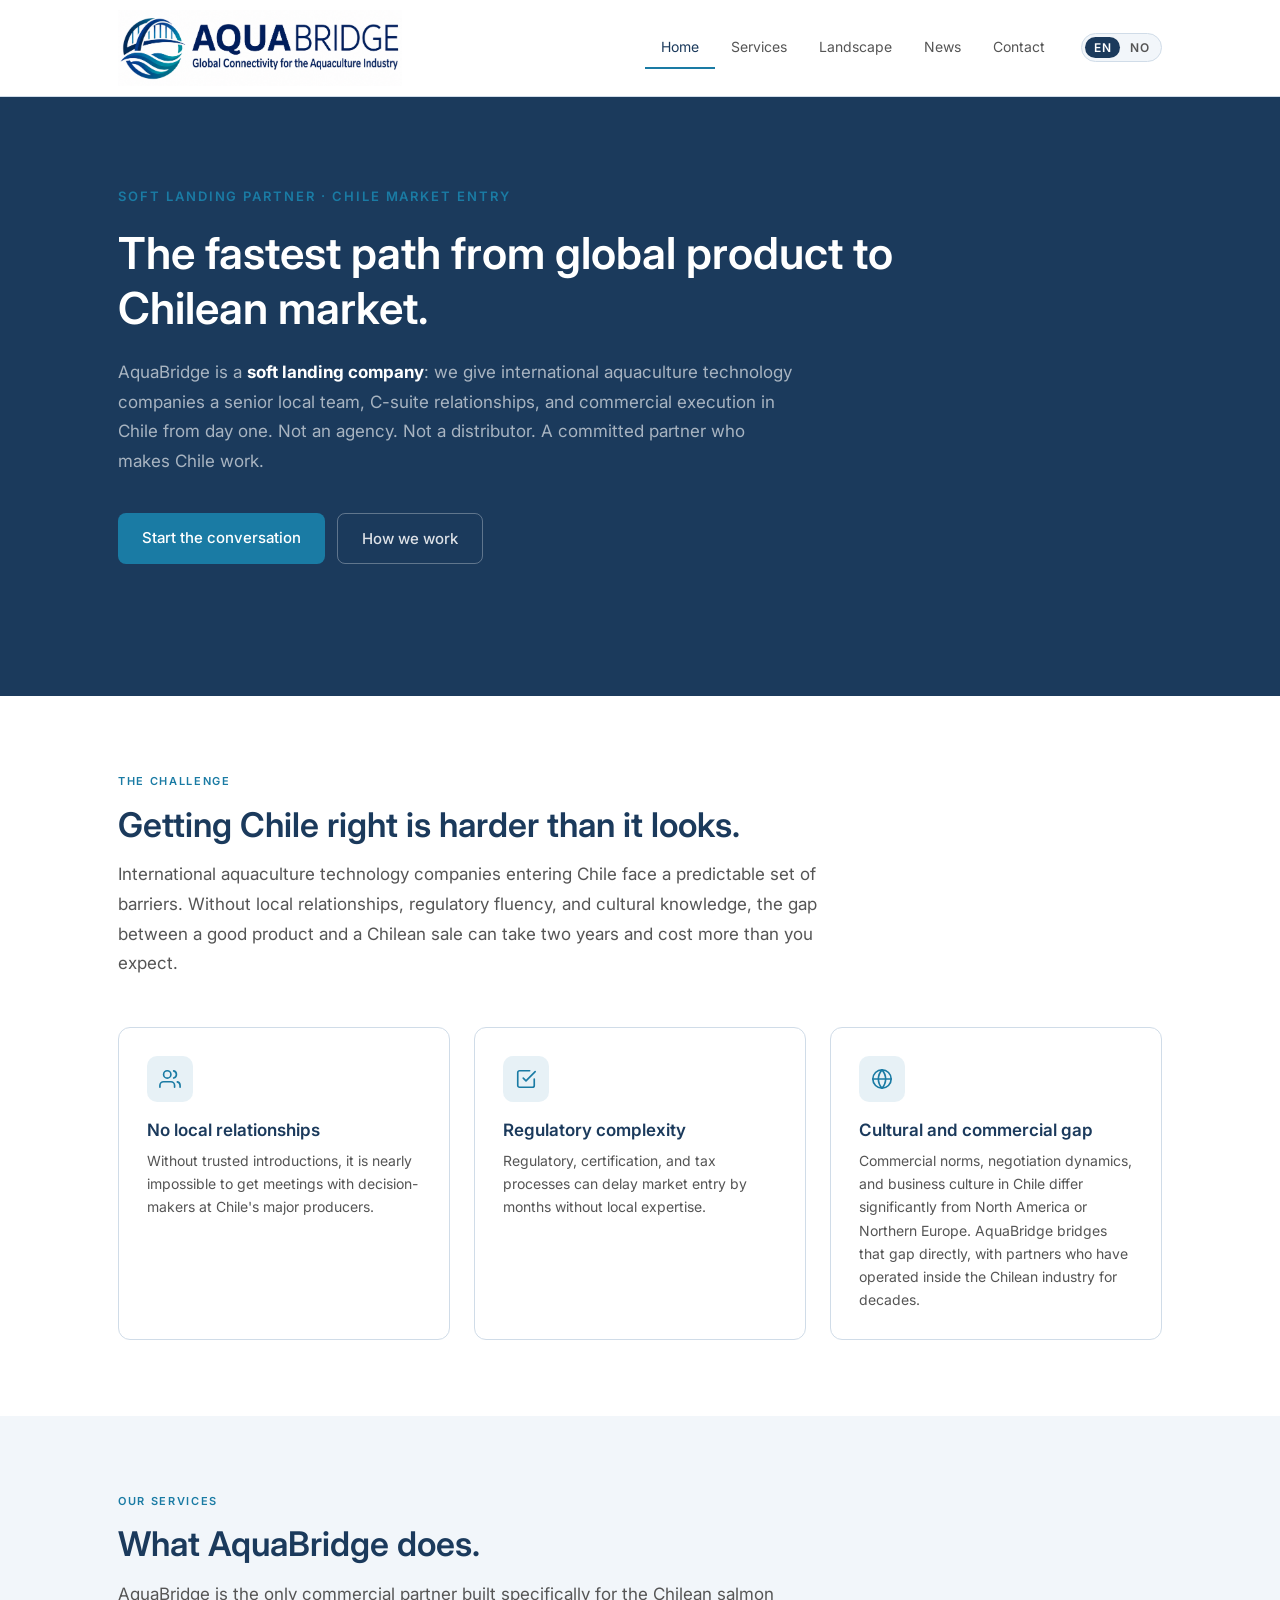
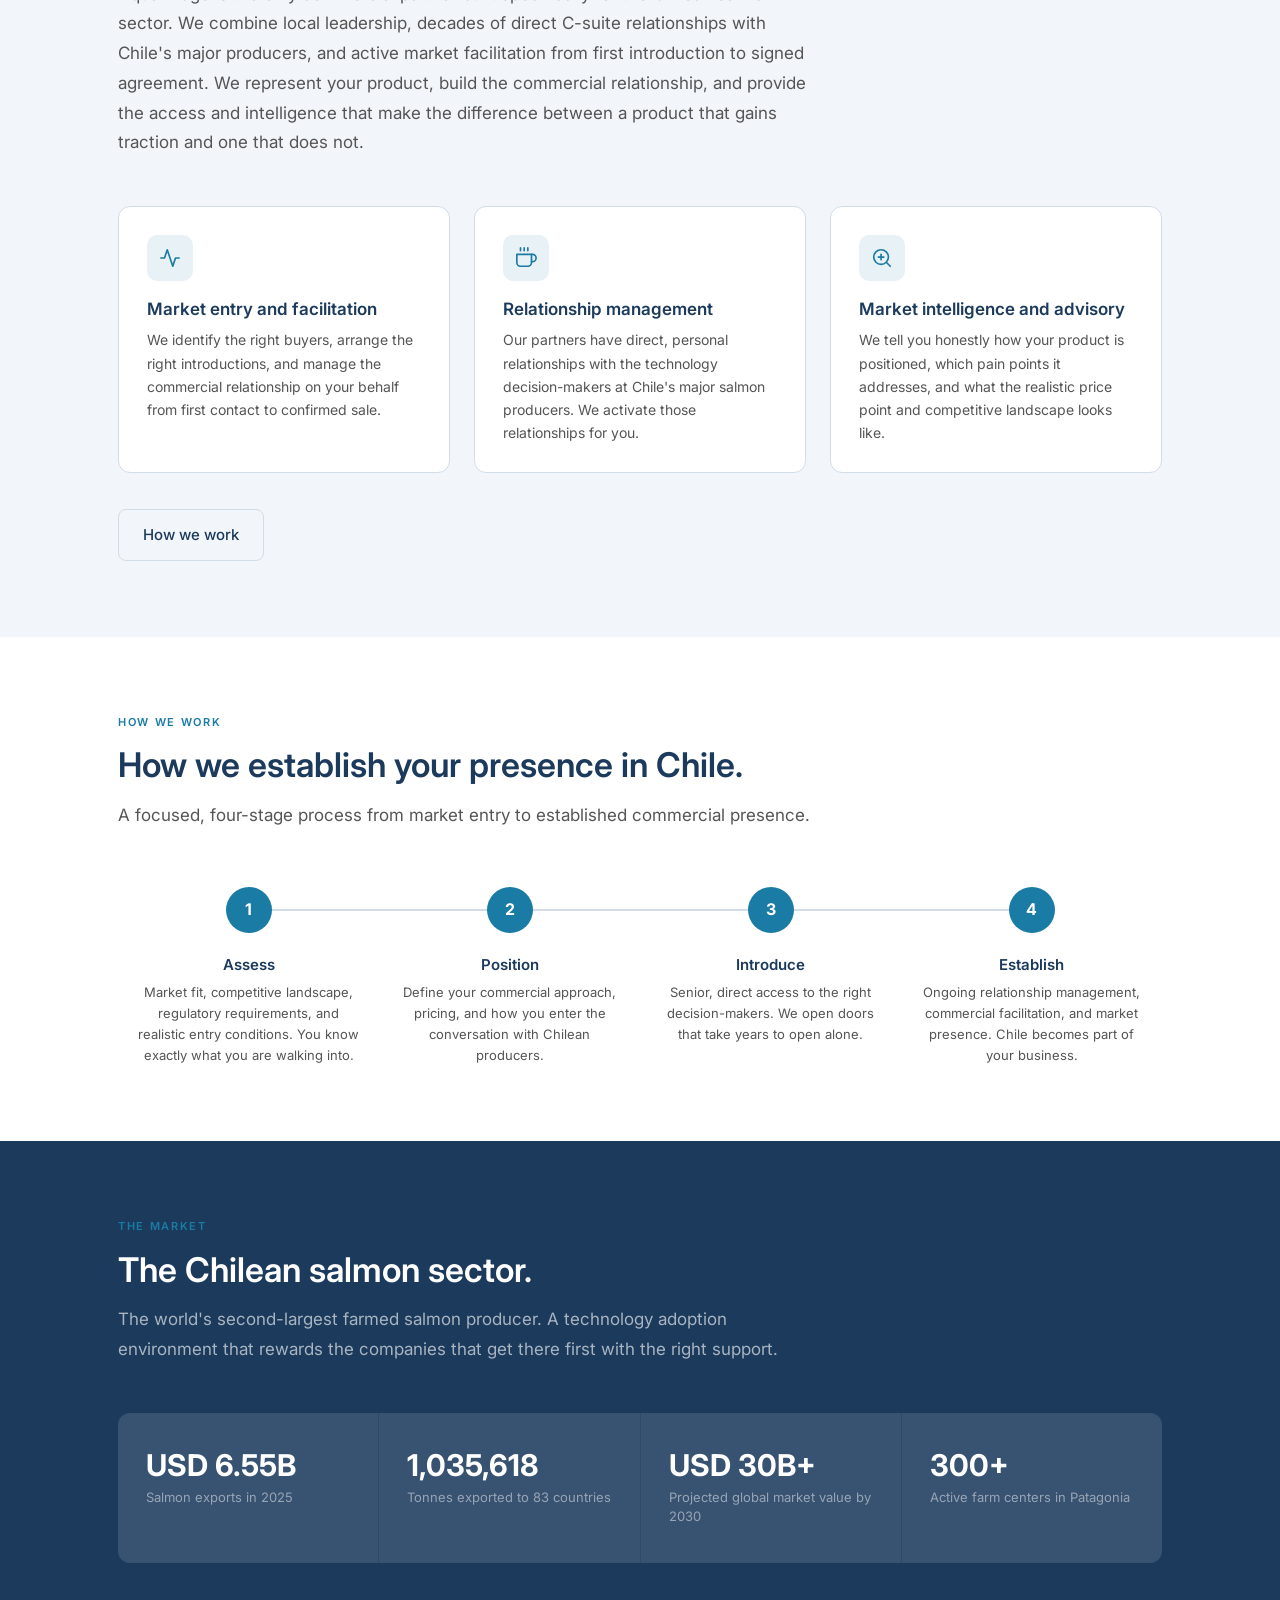
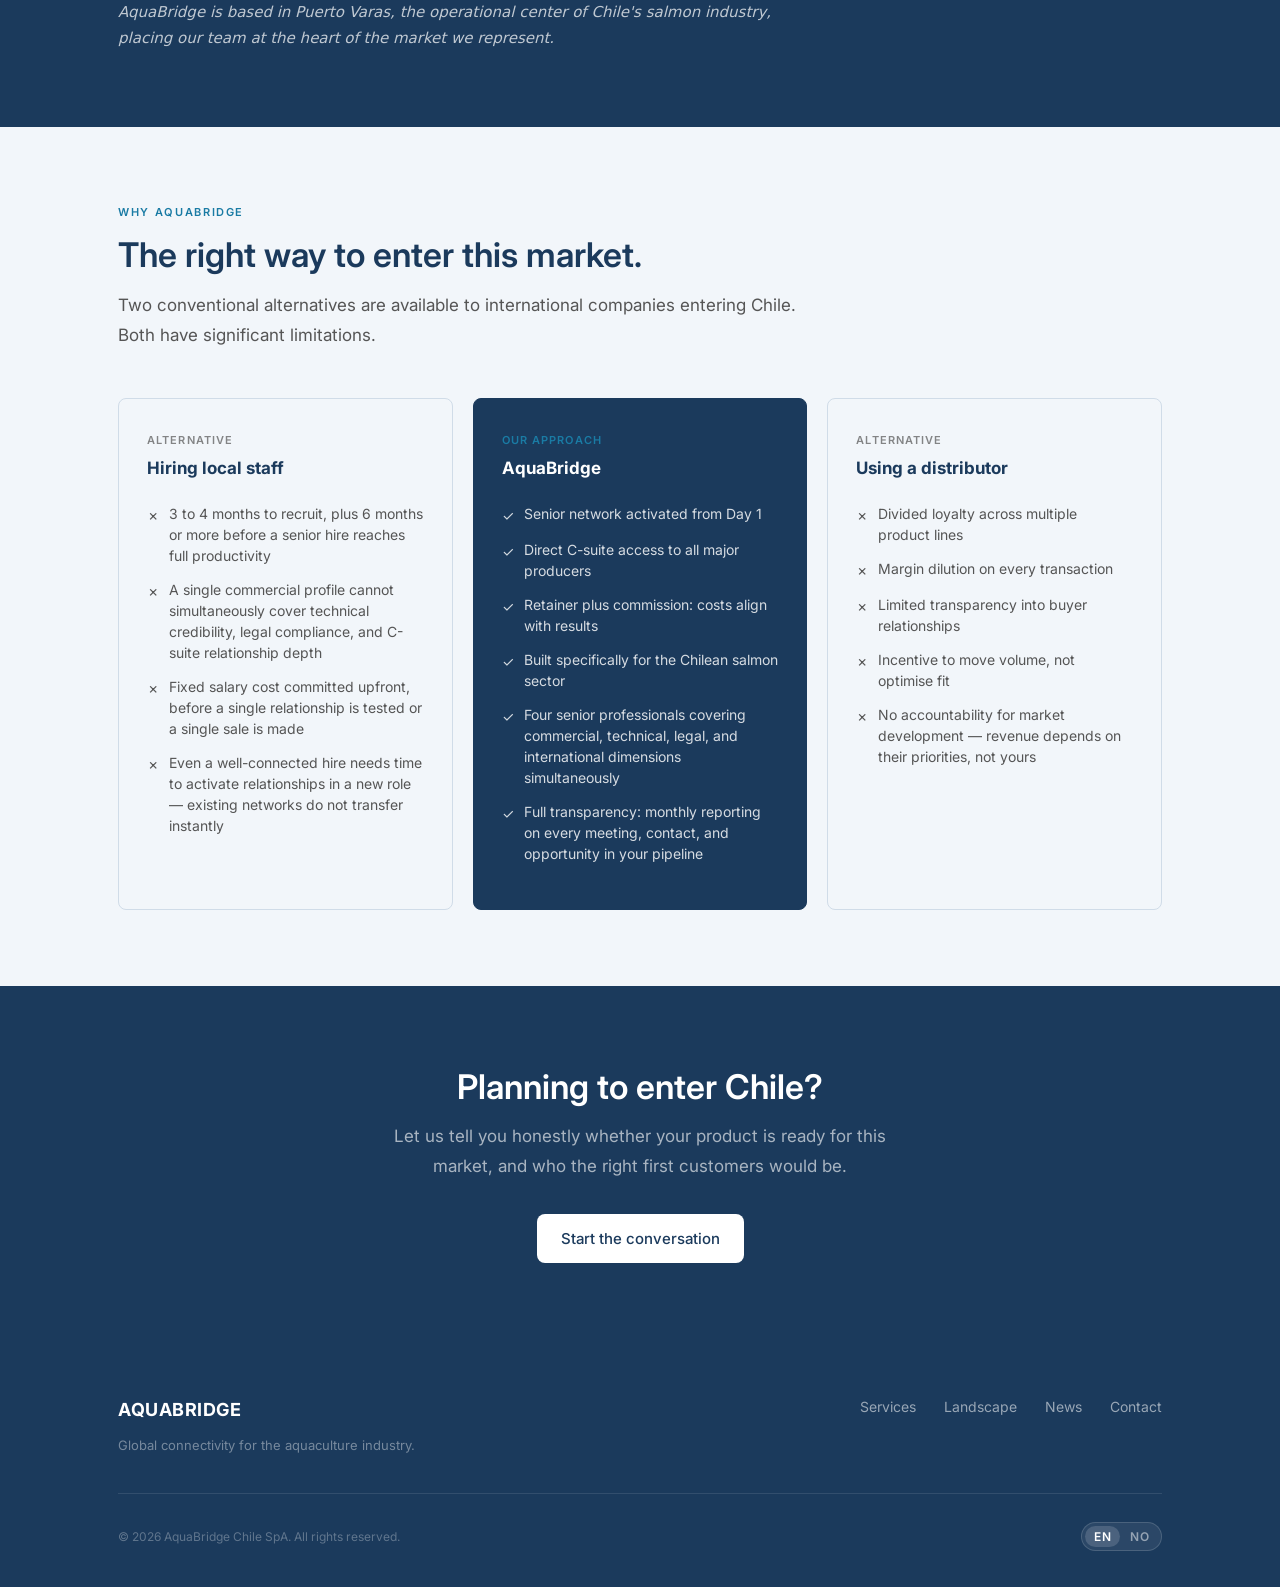
==== commit a203f54c: "Update website 08/31/2026 17:16:57.04" ====
--- a/index.html
+++ b/index.html
@@ -55,7 +55,6 @@
           <a href="index.html" data-i18n="nav_home">Home</a>
           <a href="services.html" data-i18n="nav_services">Services</a>
           <a href="technology.html" data-i18n="nav_technology">Landscape</a>
-          <a href="about.html" data-i18n="nav_about">About</a>
           <a href="news.html" data-i18n="nav_news">News</a>
           <a href="contact.html" class="nav-cta" data-i18n="nav_contact">Contact</a>
           <div class="lang-toggle desktop">
@@ -71,7 +70,6 @@
         <a href="index.html" data-i18n="nav_home">Home</a>
         <a href="services.html" data-i18n="nav_services">Services</a>
         <a href="technology.html" data-i18n="nav_technology">Landscape</a>
-        <a href="about.html" data-i18n="nav_about">About</a>
         <a href="news.html" data-i18n="nav_news">News</a>
         <a href="contact.html" data-i18n="nav_contact">Contact</a>
         <div class="lang-toggle">
@@ -272,7 +270,6 @@
         <nav class="footer-nav" aria-label="Footer navigation">
           <a href="services.html" data-i18n="nav_services">Services</a>
           <a href="technology.html" data-i18n="nav_technology">Landscape</a>
-          <a href="about.html" data-i18n="nav_about">About</a>
           <a href="news.html" data-i18n="nav_news">News</a>
           <a href="contact.html" data-i18n="nav_contact">Contact</a>
         </nav>
